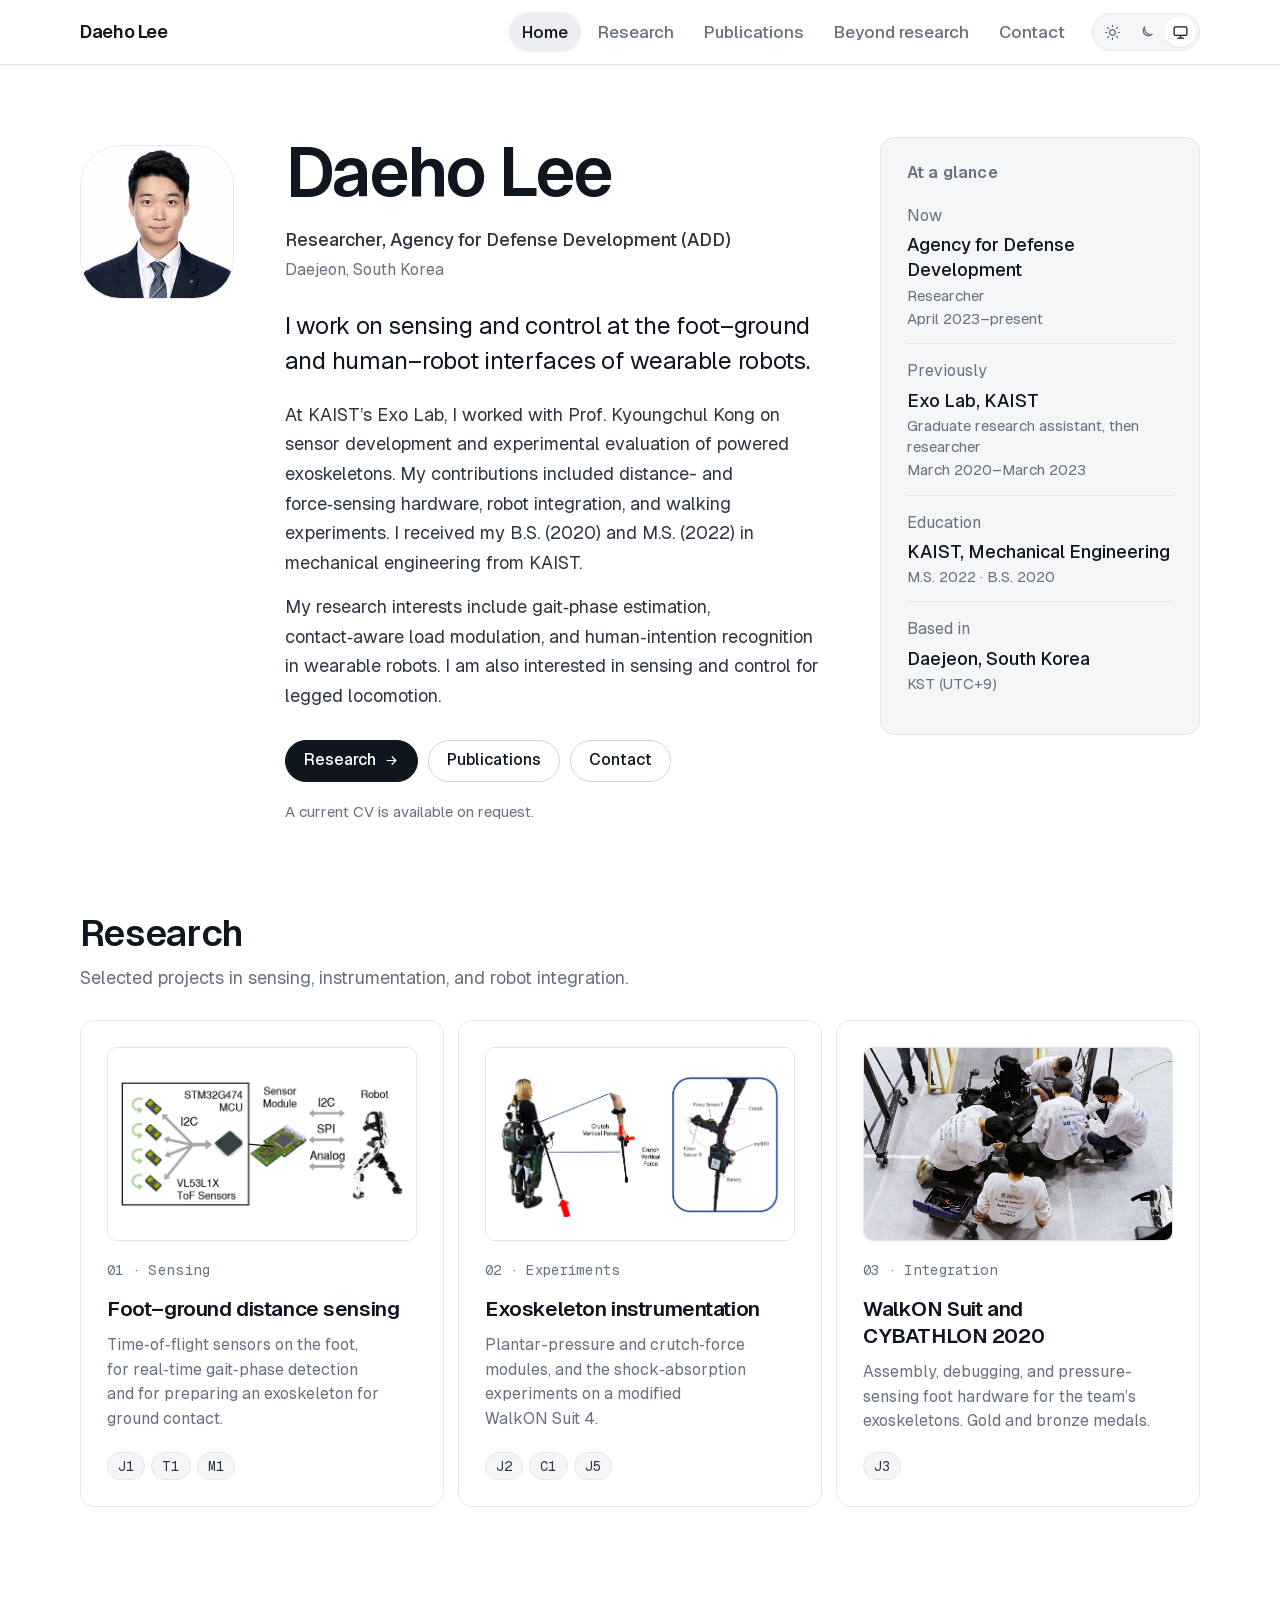
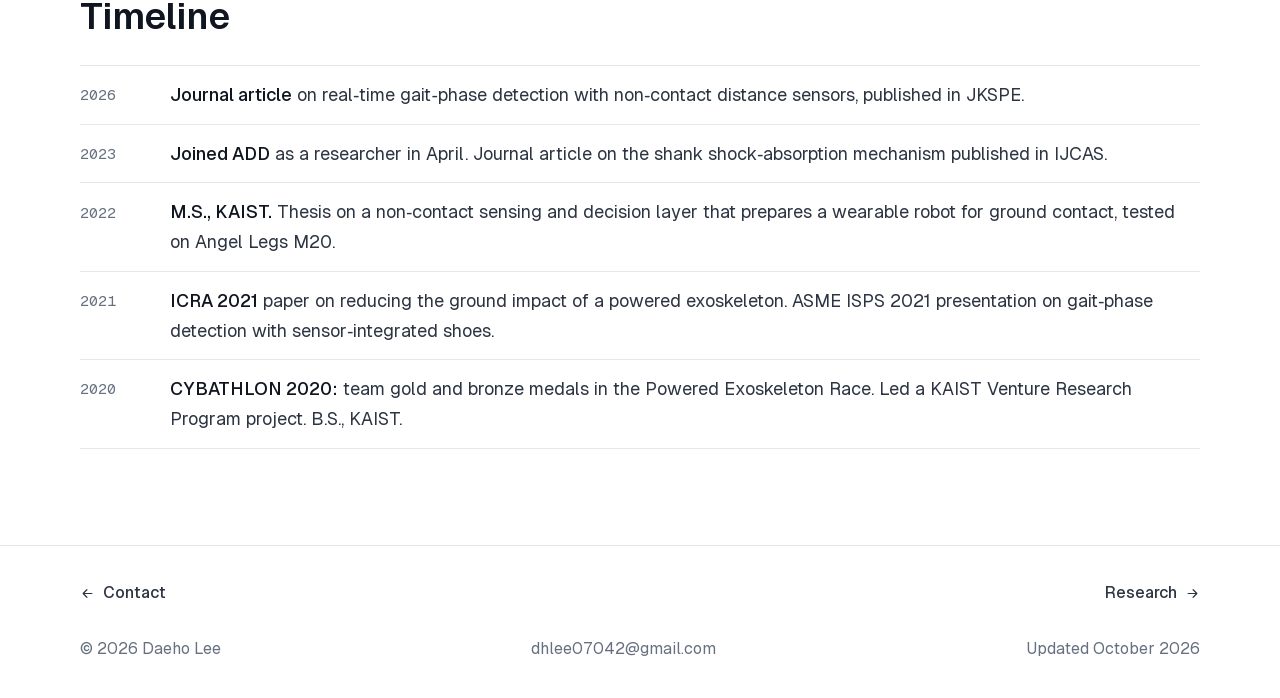
==== index.html @ 6801eacc "Use the ISPS 2021 figures for project 01, restore the GRF plot with its condition mapping, keep sour" ====
<!doctype html>
<html lang="en">
<head>
<meta charset="utf-8">
<meta name="viewport" content="width=device-width,initial-scale=1,viewport-fit=cover">
<meta name="referrer" content="strict-origin-when-cross-origin">
<meta name="site-release" content="2026-10-14.7">
<title>Daeho Lee</title>
<meta name="description" content="Daeho Lee — researcher at the Agency for Defense Development; sensing and control at the foot⁠–⁠ground and human⁠–⁠robot interfaces of wearable robots, from KAIST’s Exo Lab.">
<link rel="canonical" href="https://daeholee.me/">
<meta property="og:type" content="website">
<meta property="og:site_name" content="Daeho Lee">
<meta property="og:title" content="Daeho Lee">
<meta property="og:description" content="Daeho Lee — researcher at the Agency for Defense Development; sensing and control at the foot⁠–⁠ground and human⁠–⁠robot interfaces of wearable robots, from KAIST’s Exo Lab.">
<meta property="og:url" content="https://daeholee.me/">
<meta property="og:image" content="https://daeholee.me/assets/img/og.png">
<meta property="og:image:width" content="1200">
<meta property="og:image:height" content="630">
<meta name="twitter:card" content="summary_large_image">
<meta name="theme-color" content="#ffffff" media="(prefers-color-scheme: light)">
<meta name="theme-color" content="#0d1117" media="(prefers-color-scheme: dark)">
<link rel="icon" href="data:image/svg+xml,%3Csvg xmlns='http://www.w3.org/2000/svg' viewBox='0 0 64 64'%3E%3Crect width='64' height='64' rx='14' fill='%23101620'/%3E%3Ctext x='32' y='44' text-anchor='middle' font-family='system-ui,sans-serif' font-size='34' font-weight='600' fill='%23fff'%3ED%3C/text%3E%3C/svg%3E">
<link rel="preload" href="assets/fonts/Geist-Variable.woff2" as="font" type="font/woff2" crossorigin>
<script id="theme-bootstrap">
(function(){
  'use strict';
  var root=document.documentElement,pref='system';
  try{var s=localStorage.getItem('dhl-portfolio-theme-v1');if(s==='light'||s==='dark'||s==='system')pref=s;}catch(e){}
  root.setAttribute('data-theme-preference',pref);
  if(pref==='system')root.removeAttribute('data-theme');else root.setAttribute('data-theme',pref);
})();
</script>
<link rel="stylesheet" href="styles.css?v=2026-10-14.7">
<script src="app.js?v=2026-10-14.7" defer></script>
<script type="application/ld+json">
{"@context":"https://schema.org","@type":"Person","name":"Daeho Lee","url":"https://daeholee.me/","image":"https://daeholee.me/assets/img/portrait.webp","jobTitle":"Researcher","worksFor":{"@type":"Organization","name":"Agency for Defense Development"},"alumniOf":{"@type":"CollegeOrUniversity","name":"KAIST"},"email":"mailto:dhlee07042@gmail.com","address":{"@type":"PostalAddress","addressLocality":"Daejeon","addressCountry":"KR"}}
</script>
</head>
<body>
<a class="skip-link" href="#main">Skip to content</a>
<header class="site-header">
  <div class="wrap header-row">
    <a class="brand" href="index.html">Daeho Lee</a>
    <div class="header-controls">
      <nav class="site-nav" id="site-nav" data-open="false" aria-label="Main">
        <a href="index.html" aria-current="page">Home</a>
        <a href="research.html">Research</a>
        <a href="publications.html">Publications</a>
        <a href="personal.html">Beyond research</a>
        <a href="contact.html">Contact</a>
      </nav>
      <div class="theme-control" role="group" aria-label="Appearance">
        <button type="button" data-theme-value="light" aria-pressed="false" aria-label="Light" title="Light"><svg viewBox="0 0 24 24" aria-hidden="true"><circle cx="12" cy="12" r="4"/><path d="M12 2v2M12 20v2M4.9 4.9l1.4 1.4M17.7 17.7l1.4 1.4M2 12h2M20 12h2M4.9 19.1l1.4-1.4M17.7 6.3l1.4-1.4"/></svg></button>
        <button type="button" data-theme-value="dark" aria-pressed="false" aria-label="Dark" title="Dark"><svg viewBox="0 0 24 24" aria-hidden="true"><path d="M20 14.5A8.5 8.5 0 0 1 9.5 4a7 7 0 1 0 10.5 10.5z"/></svg></button>
        <button type="button" data-theme-value="system" aria-pressed="false" aria-label="Match system" title="Match system"><svg viewBox="0 0 24 24" aria-hidden="true"><rect x="3" y="4" width="18" height="12" rx="2"/><path d="M8 20h8M12 16v4"/></svg></button>
      </div>
      <button class="menu-toggle" type="button" aria-controls="site-nav" aria-expanded="false" aria-label="Menu"><svg class="icon-open" viewBox="0 0 24 24" aria-hidden="true"><path d="M4 7h16M4 12h16M4 17h16"/></svg><svg class="icon-close" viewBox="0 0 24 24" aria-hidden="true"><path d="M6 6l12 12M18 6 6 18"/></svg></button>
    </div>
  </div>
</header>
<main class="wrap" id="main" tabindex="-1">
<section class="view">
  <div class="hero">
    <img class="portrait" src="assets/img/portrait.webp" alt="Daeho Lee" width="480" height="480">
    <div class="hero-text">
      <h1>Daeho Lee</h1>
      <p class="role">Researcher, Agency for Defense Development (ADD)<span>Daejeon, South Korea</span></p>
      <p class="lede">I work on sensing and control at the foot⁠–⁠ground and human⁠–⁠robot interfaces of wearable robots.</p>
      <div class="bio prose">
        <p>At KAIST’s Exo Lab, I worked with Prof.&nbsp;Kyoungchul Kong on sensor development and experimental evaluation of powered exoskeletons. My contributions included distance- and force‑sensing hardware, robot integration, and walking experiments. I received my B.S. (2020) and M.S. (2022) in mechanical engineering from KAIST.</p>
        <p>My research interests include gait‑phase estimation, contact‑aware load modulation, and human‑intention recognition in wearable robots. I am also interested in sensing and control for legged locomotion.</p>
      </div>
      <div class="actions">
        <a class="btn primary" href="research.html">Research <svg viewBox="0 0 24 24" aria-hidden="true"><path d="M5 12h14M13 6l6 6-6 6"/></svg></a>
        <a class="btn" href="publications.html">Publications</a>
        <a class="btn" href="contact.html">Contact</a>
      </div>
      <p class="cv-note">A current CV is available on request.</p>
    </div>
    <aside class="facts" aria-labelledby="facts-title">
      <h2 id="facts-title">At a glance</h2>
      <dl>
        <div><dt>Now</dt><dd>Agency for Defense Development<span>Researcher</span><span>April 2023–present</span></dd></div>
        <div><dt>Previously</dt><dd>Exo Lab, KAIST<span>Graduate research assistant, then researcher</span><span>March 2020–March 2023</span></dd></div>
        <div><dt>Education</dt><dd>KAIST, Mechanical Engineering<span>M.S. 2022 · B.S. 2020</span></dd></div>
        <div><dt>Based in</dt><dd>Daejeon, South Korea<span>KST (UTC+9)</span></dd></div>
      </dl>
    </aside>
  </div>

  <section class="section" aria-labelledby="research-title">
    <div class="section-head">
      <h2 id="research-title">Research</h2>
      <p>Selected projects in sensing, instrumentation, and robot integration.</p>
    </div>
    <div class="cards">
      <a class="card" href="research.html#gait-phase">
        <span class="thumb fit"><img src="assets/img/tof-module.webp" alt="" loading="lazy" width="1200" height="541"></span>
        <span class="kicker">01 · Sensing</span>
        <h3>Foot⁠–⁠ground distance sensing</h3>
        <p>Time‑of‑flight sensors on the foot, for real‑time gait‑phase detection and for preparing an exoskeleton for ground contact.</p>
        <span class="chips"><span class="chip">J1</span><span class="chip">T1</span><span class="chip">M1</span></span>
      </a>
      <a class="card" href="research.html#force-sensing">
        <span class="thumb fit"><img src="assets/img/fsr-crutch.webp" alt="" loading="lazy" width="1194" height="605"></span>
        <span class="kicker">02 · Experiments</span>
        <h3>Exoskeleton instrumentation</h3>
        <p>Plantar-pressure and crutch‑force modules, and the shock‑absorption experiments on a modified WalkON Suit&nbsp;4.</p>
        <span class="chips"><span class="chip">J2</span><span class="chip">C1</span><span class="chip">J5</span></span>
      </a>
      <a class="card" href="research.html#cybathlon">
        <span class="thumb"><img src="assets/img/cybathlon-pit.webp" alt="" loading="lazy" width="1200" height="803"></span>
        <span class="kicker">03 · Integration</span>
        <h3>WalkON Suit and CYBATHLON 2020</h3>
        <p>Assembly, debugging, and pressure-sensing foot hardware for the team’s exoskeletons. Gold and bronze medals.</p>
        <span class="chips"><span class="chip">J3</span></span>
      </a>
    </div>
  </section>

  <section class="section" id="timeline" aria-labelledby="timeline-title">
    <div class="section-head"><h2 id="timeline-title">Timeline</h2></div>
    <ol class="timeline">
      <li><span class="year">2026</span><span class="what"><strong>Journal article</strong> on real‑time gait‑phase detection with non‑contact distance sensors, published in JKSPE.</span></li>
      <li><span class="year">2023</span><span class="what"><strong>Joined ADD</strong> as a researcher in April. Journal article on the shank shock‑absorption mechanism published in IJCAS.</span></li>
      <li><span class="year">2022</span><span class="what"><strong>M.S., KAIST.</strong> Thesis on a non‑contact sensing and decision layer that prepares a wearable robot for ground contact, tested on Angel Legs&nbsp;M20.</span></li>
      <li><span class="year">2021</span><span class="what"><strong>ICRA 2021</strong> paper on reducing the ground impact of a powered exoskeleton. ASME ISPS 2021 presentation on gait‑phase detection with sensor‑integrated shoes.</span></li>
      <li><span class="year">2020</span><span class="what"><strong>CYBATHLON 2020:</strong> team gold and bronze medals in the Powered Exoskeleton Race. Led a KAIST Venture Research Program project. B.S., KAIST.</span></li>
    </ol>
  </section>
</section>
</main>
<footer class="site-footer">
  <div class="wrap">
    <nav class="pager" aria-label="Previous and next page">
      <a href="contact.html"><svg viewBox="0 0 24 24" aria-hidden="true"><path d="M19 12H5M11 6l-6 6 6 6"/></svg>Contact</a>
      <a href="research.html">Research<svg viewBox="0 0 24 24" aria-hidden="true"><path d="M5 12h14M13 6l6 6-6 6"/></svg></a>
    </nav>
    <div class="footer-bottom">
      <span>© 2026 Daeho Lee</span>
      <span>dhlee07042@gmail.com</span>
      <span>Updated October 2026</span>
    </div>
  </div>
</footer>
<div class="lightbox" id="lightbox" role="dialog" aria-modal="true" aria-label="Image" hidden>
  <button class="lb-close" type="button" aria-label="Close"><svg viewBox="0 0 24 24" aria-hidden="true"><path d="M6 6l12 12M18 6 6 18"/></svg></button>
  <figure><img alt=""><figcaption></figcaption></figure>
</div>
</body>
</html>
---- styles.css ----
/* daeholee.me — site styles. Release 2026-10-14.6 */

@font-face{font-family:"Geist";src:url("assets/fonts/Geist-Variable.woff2") format("woff2");font-weight:100 900;font-style:normal;font-display:swap}
@font-face{font-family:"Geist Mono";src:url("assets/fonts/GeistMono-Variable.woff2") format("woff2");font-weight:100 900;font-style:normal;font-display:swap}

/* ---------- Tokens ---------- */
:root{
  color-scheme:light;
  --bg:#ffffff;
  --bg-2:#f5f6f8;
  --bg-3:#eceef2;
  --ink:#101620;
  --ink-2:#2d3542;
  --muted:#667080;
  --line:#e4e7ec;
  --line-2:#cfd4dc;
  --accent:#1f56d6;
  --accent-ink:#ffffff;
  --accent-soft:#e9f0ff;
  --shadow:0 1px 2px rgba(16,22,32,.04),0 8px 24px rgba(16,22,32,.06);
  --font:"Geist",ui-sans-serif,system-ui,-apple-system,"Segoe UI",Roboto,"Helvetica Neue",Arial,sans-serif;
  --mono:"Geist Mono",ui-monospace,SFMono-Regular,Menlo,Consolas,monospace;
  --gutter:clamp(18px,4vw,48px);
  --measure:1120px;
  --r:14px;
  --r-s:9px;
  --h1:clamp(2.45rem,1.6rem + 3.4vw,4.4rem);
  --h2:clamp(1.65rem,1.3rem + 1.4vw,2.3rem);
  --h3:clamp(1.2rem,1.1rem + 0.45vw,1.45rem);
  --lede:clamp(1.2rem,1.08rem + 0.6vw,1.5rem);
  --body:clamp(1.0625rem,1rem + 0.3vw,1.125rem);
  --label:1rem;
  --small:0.95rem;
  --header-h:64px;
}
@media (prefers-color-scheme:dark){
  :root:not([data-theme=light]){
    color-scheme:dark;
    --bg:#0d1117;--bg-2:#141a22;--bg-3:#1b232d;
    --ink:#e8ecf1;--ink-2:#c3c9d2;--muted:#8f9aa8;
    --line:#222b36;--line-2:#303b48;
    --accent:#7ea6ff;--accent-ink:#0b1424;--accent-soft:#16233a;
    --shadow:0 1px 2px rgba(0,0,0,.3),0 8px 24px rgba(0,0,0,.35);
  }
}
:root[data-theme=dark]{
  color-scheme:dark;
  --bg:#0d1117;--bg-2:#141a22;--bg-3:#1b232d;
  --ink:#e8ecf1;--ink-2:#c3c9d2;--muted:#8f9aa8;
  --line:#222b36;--line-2:#303b48;
  --accent:#7ea6ff;--accent-ink:#0b1424;--accent-soft:#16233a;
  --shadow:0 1px 2px rgba(0,0,0,.3),0 8px 24px rgba(0,0,0,.35);
}

/* ---------- Base ---------- */
*,*::before,*::after{box-sizing:border-box}
html{scroll-padding-top:calc(var(--header-h) + 16px);-webkit-text-size-adjust:100%}
body{
  margin:0;background:var(--bg);color:var(--ink);
  font-family:var(--font);font-size:var(--body);line-height:1.65;
  -webkit-font-smoothing:antialiased;text-rendering:optimizeLegibility;
  font-feature-settings:"ss01","cv11";
}
button,select,input{font:inherit;color:inherit}
button{cursor:pointer}
img,svg,video{max-width:100%;height:auto}
img{display:block}
[hidden]{display:none!important}
h1,h2,h3,h4,p,figure,dl,dd{margin:0}
h1,h2,h3,h4{font-weight:600;line-height:1.15;letter-spacing:-.02em;text-wrap:balance}
h1{font-size:var(--h1);letter-spacing:-.035em;line-height:1.02}
h2{font-size:var(--h2)}
h3{font-size:var(--h3);line-height:1.3}
p{text-wrap:pretty}
p+p{margin-top:.9em}
ul,ol{margin:0;padding-left:1.25em}
li+li{margin-top:.35em}
strong{font-weight:600}
em{font-style:italic}
:focus-visible{outline:2px solid var(--accent);outline-offset:3px;border-radius:4px}
::selection{background:var(--accent-soft);color:var(--ink)}

/* Links: quiet by default. Running-text links get a hairline underline in the
   muted color; the color only changes on hover. External links show a small
   arrow glyph via .ext, never an underline+blue+arrow stack. */
a{color:inherit;text-decoration:none}
.prose a,.inline-link{
  color:var(--ink);text-decoration:underline;text-decoration-color:var(--line-2);
  text-decoration-thickness:1px;text-underline-offset:.22em;
  transition:text-decoration-color .15s,color .15s;
}
.prose a:hover,.inline-link:hover{color:var(--accent);text-decoration-color:var(--accent)}
.ext::after{
  content:"";display:inline-block;width:.62em;height:.62em;margin-left:.3em;vertical-align:0;
  background:currentColor;
  -webkit-mask:url("data:image/svg+xml,%3Csvg xmlns='http://www.w3.org/2000/svg' viewBox='0 0 16 16'%3E%3Cpath d='M4 2.5h9.5V12M13.5 2.5 3 13' fill='none' stroke='%23000' stroke-width='1.8' stroke-linecap='round' stroke-linejoin='round'/%3E%3C/svg%3E") center/contain no-repeat;
  mask:url("data:image/svg+xml,%3Csvg xmlns='http://www.w3.org/2000/svg' viewBox='0 0 16 16'%3E%3Cpath d='M4 2.5h9.5V12M13.5 2.5 3 13' fill='none' stroke='%23000' stroke-width='1.8' stroke-linecap='round' stroke-linejoin='round'/%3E%3C/svg%3E") center/contain no-repeat;
  opacity:.55;
}
a:hover .ext::after,.ext:hover::after{opacity:1}

.wrap{width:min(var(--measure),calc(100% - 2*var(--gutter)));margin-inline:auto}
.prose{max-width:66ch}
.muted{color:var(--muted)}
.small{font-size:var(--small)}
.mono{font-family:var(--mono);font-variant-numeric:tabular-nums}
.nowrap{white-space:nowrap}
.eyebrow{
  font-size:var(--label);font-weight:600;letter-spacing:.01em;color:var(--accent);
  margin-bottom:.7rem;line-height:1.4;
}
.lede{font-size:var(--lede);line-height:1.45;letter-spacing:-.012em;color:var(--ink);max-width:36ch}
.sr-only{position:absolute!important;width:1px;height:1px;margin:-1px;padding:0;overflow:hidden;clip:rect(0,0,0,0);white-space:nowrap;border:0}
.skip-link{position:fixed;left:16px;top:-100px;z-index:100;background:var(--bg);color:var(--ink);padding:10px 16px;border:1px solid var(--line);border-radius:var(--r-s)}
.skip-link:focus{top:12px}

/* ---------- Header ---------- */
.site-header{
  position:sticky;top:0;z-index:20;
  background:color-mix(in srgb,var(--bg) 84%,transparent);
  -webkit-backdrop-filter:saturate(1.6) blur(14px);backdrop-filter:saturate(1.6) blur(14px);
  border-bottom:1px solid var(--line);
}
@supports not (color-mix(in srgb,#fff 50%,transparent)){.site-header{background:var(--bg)}}
.header-row{min-height:var(--header-h);display:flex;align-items:center;justify-content:space-between;gap:16px}
.brand{font-weight:600;font-size:1.125rem;letter-spacing:-.02em;color:var(--ink);white-space:nowrap;padding:8px 0}
.header-controls{display:flex;align-items:center;gap:14px;min-width:0}
.site-nav{display:flex;align-items:center;gap:4px}
.site-nav a{
  display:inline-flex;align-items:center;min-height:40px;padding:0 13px;border-radius:999px;
  color:var(--muted);font-size:1.0625rem;font-weight:500;white-space:nowrap;
  transition:color .15s,background-color .15s;
}
.site-nav a:hover{color:var(--ink);background:var(--bg-2)}
.site-nav a[aria-current=page]{color:var(--ink);background:var(--bg-3)}

/* Theme: a three-way segmented control, icons only. */
.theme-control{display:none}
.js .theme-control{display:inline-flex}
.theme-control{align-items:center;gap:2px;padding:3px;border:1px solid var(--line);border-radius:999px;background:var(--bg-2)}
.theme-control button{
  width:32px;height:30px;display:inline-grid;place-items:center;border:0;border-radius:999px;
  background:transparent;color:var(--muted);transition:background-color .15s,color .15s;
}
.theme-control button:hover{color:var(--ink)}
.theme-control button[aria-pressed=true]{background:var(--bg);color:var(--ink);box-shadow:0 1px 2px rgba(0,0,0,.08)}
.theme-control svg{width:17px;height:17px;stroke:currentColor;fill:none;stroke-width:1.75;stroke-linecap:round;stroke-linejoin:round}

.menu-toggle{
  display:none;width:40px;height:40px;place-items:center;border:1px solid var(--line);
  border-radius:999px;background:transparent;color:var(--ink);
}
.menu-toggle svg{width:18px;height:18px;stroke:currentColor;fill:none;stroke-width:1.9;stroke-linecap:round}
.menu-toggle .icon-close{display:none}
.menu-toggle[aria-expanded=true] .icon-open{display:none}
.menu-toggle[aria-expanded=true] .icon-close{display:block}

/* ---------- Layout ---------- */
main{min-height:60vh}
.view{padding:clamp(36px,6vw,72px) 0 clamp(56px,8vw,96px)}
.section{margin-top:clamp(44px,7vw,88px)}
.section-head{margin-bottom:clamp(18px,3vw,28px)}
.section-head p{color:var(--muted);max-width:62ch;margin-top:.5rem}

/* ---------- Home ---------- */
.hero{display:grid;grid-template-columns:auto minmax(0,1fr) minmax(260px,320px);gap:clamp(24px,4vw,56px);align-items:start}
.portrait{width:clamp(120px,12vw,156px);height:auto;aspect-ratio:1;border-radius:26%;object-fit:cover;border:1px solid var(--line);background:var(--bg-2);margin-top:.5rem}
.hero-text{min-width:0}
.hero .role{margin-top:1.1rem;font-size:1.125rem;font-weight:500;color:var(--ink-2)}
.hero .role span{display:block;font-weight:400;color:var(--muted);font-size:var(--label);margin-top:.15rem}
.hero .lede{margin-top:1.6rem;max-width:42ch}
.hero .bio{margin-top:1.3rem;max-width:60ch;color:var(--ink-2)}
.hero .bio p+p{margin-top:.8em}
.actions{display:flex;flex-wrap:wrap;gap:10px;margin-top:1.8rem}
.btn{
  display:inline-flex;align-items:center;gap:8px;min-height:42px;padding:0 18px;border-radius:999px;
  border:1px solid var(--line-2);background:var(--bg);color:var(--ink);font-weight:500;font-size:var(--label);
  transition:border-color .15s,background-color .15s,color .15s,transform .15s;
}
.btn:hover{border-color:var(--ink);background:var(--bg-2)}
.btn.primary{background:var(--ink);color:var(--bg);border-color:var(--ink)}
.btn.primary:hover{background:var(--ink-2);border-color:var(--ink-2)}
.btn svg{width:15px;height:15px;stroke:currentColor;fill:none;stroke-width:1.9;stroke-linecap:round;stroke-linejoin:round}
.btn.small{min-height:36px;padding:0 14px;font-size:var(--small)}
.hero .cv-note{margin-top:1.1rem;color:var(--muted);font-size:var(--small)}

.facts{border:1px solid var(--line);border-radius:var(--r);background:var(--bg-2);padding:clamp(18px,2.4vw,26px)}
.facts h2{font-size:var(--label);font-weight:600;color:var(--muted);letter-spacing:.01em;margin-bottom:.4rem}
.facts dl>div{padding:14px 0;border-top:1px solid var(--line)}
.facts dl>div:first-of-type{border-top:0}
.facts dt{font-size:var(--label);color:var(--muted)}
.facts dd{margin-top:3px;font-weight:500;line-height:1.4}
.facts dd>span{display:block;font-weight:400;color:var(--muted);font-size:var(--small);margin-top:2px}

.cards{display:grid;grid-template-columns:repeat(3,minmax(0,1fr));gap:14px}
.card{
  display:flex;flex-direction:column;min-width:0;padding:clamp(20px,2.4vw,26px);
  border:1px solid var(--line);border-radius:var(--r);background:var(--bg);
  color:var(--ink);transition:border-color .15s,transform .15s,box-shadow .15s;
}
.card:hover{border-color:var(--line-2);box-shadow:var(--shadow);transform:translateY(-1px)}
.card .thumb{display:block;aspect-ratio:16/10;border-radius:var(--r-s);overflow:hidden;border:1px solid var(--line);background:var(--bg-2);margin-bottom:1.1rem}
.card .thumb img{width:100%;height:100%;object-fit:cover;transition:transform .35s ease}
.card:hover .thumb img{transform:scale(1.03)}
.card .thumb.fit{background:#fff}
.card .thumb.fit img{object-fit:contain;padding:10px}
.card .kicker{font-family:var(--mono);font-size:.875rem;letter-spacing:.02em;color:var(--muted);margin-bottom:.9rem}
.card h3{font-size:1.3rem}
.card p{margin-top:.6rem;color:var(--muted);font-size:var(--label);line-height:1.55}
.card .chips{margin-top:auto;padding-top:1.1rem}
.chips{display:flex;flex-wrap:wrap;gap:6px}
.chip{
  display:inline-flex;align-items:center;min-height:28px;padding:0 10px;border-radius:999px;
  border:1px solid var(--line);background:var(--bg-2);color:var(--ink-2);
  font-family:var(--mono);font-size:.85rem;letter-spacing:.01em;white-space:nowrap;
}
.chip.accent{border-color:transparent;background:var(--accent-soft);color:var(--accent)}
a.chip:hover{border-color:var(--line-2);color:var(--ink)}

.timeline{list-style:none;padding:0;margin:0;border-top:1px solid var(--line)}
.timeline li{display:grid;grid-template-columns:72px minmax(0,1fr);gap:18px;padding:14px 0;border-bottom:1px solid var(--line);margin:0}
.timeline .year{font-family:var(--mono);font-size:.95rem;color:var(--muted);padding-top:.15em;font-variant-numeric:tabular-nums}
.timeline .what{color:var(--ink-2)}
.timeline .what strong{color:var(--ink);font-weight:500}

/* ---------- Page heads ---------- */
.page-head{display:grid;grid-template-columns:minmax(0,1fr);gap:28px;align-items:end;padding-bottom:clamp(24px,4vw,40px);border-bottom:1px solid var(--line)}
.page-head .lede{margin-top:1rem;max-width:48ch}
.page-head .intro{margin-top:1rem;color:var(--ink-2);max-width:60ch}

.section-nav{display:flex;flex-wrap:wrap;gap:8px;padding:clamp(16px,2.5vw,24px) 0 0}
.section-nav a{
  display:inline-flex;align-items:center;min-height:36px;padding:0 13px;border-radius:999px;
  border:1px solid var(--line);background:var(--bg);color:var(--ink-2);font-size:var(--small);font-weight:500;
  transition:border-color .15s,background-color .15s;
}
.section-nav a:hover{border-color:var(--line-2);background:var(--bg-2);color:var(--ink)}

/* ---------- Research ---------- */
.project{padding-top:clamp(32px,5vw,56px);margin-top:clamp(28px,4vw,48px);border-top:1px solid var(--line);scroll-margin-top:calc(var(--header-h) + 16px)}
.project:first-of-type{border-top:0;margin-top:0}
.project>header{max-width:70ch}
.project .index{font-family:var(--mono);font-size:.95rem;color:var(--muted);margin-bottom:.8rem}
.project .summary{margin-top:.9rem;color:var(--ink-2);font-size:1.0625rem}
.project .chips{margin-top:1rem}
.part{margin-top:clamp(22px,3vw,32px);scroll-margin-top:calc(var(--header-h) + 16px)}
.part h3{margin-bottom:.4rem}
.cols{display:grid;grid-template-columns:repeat(2,minmax(0,1fr));gap:20px clamp(24px,4vw,56px);margin-top:1rem}
.cols>div{min-width:0}
.cols h4{font-size:var(--label);font-weight:600;color:var(--muted);letter-spacing:.01em;margin-bottom:.4rem}
.cols p{color:var(--ink-2)}
.cols strong{color:var(--ink)}
.aside-note{margin-top:1.1rem;max-width:66ch;color:var(--muted)}
.media{display:grid;grid-template-columns:repeat(auto-fill,minmax(min(100%,300px),1fr));gap:16px;margin-top:clamp(20px,3vw,28px)}
.media.single{grid-template-columns:minmax(0,560px)}
.media.three{grid-template-columns:repeat(3,minmax(0,1fr))}
.media .yt{height:auto}
figure.fig a{display:block}
figure.fig img:hover{border-color:var(--line-2)}
figure.fig{min-width:0}
figure.fig img{width:100%;height:auto;aspect-ratio:4/3;object-fit:contain;padding:6px;border-radius:var(--r-s);border:1px solid var(--line);background:#fff;transition:border-color .15s}
figure.fig.cover img{object-fit:cover;padding:0;background:var(--bg-2)}
figure.fig.cover img[src*="nerdlab-demo"]{object-position:50% 20%}
.media.wide figure.fig img{aspect-ratio:16/9}
figure.fig .clip{aspect-ratio:4/3;overflow:hidden;border-radius:var(--r-s);border:1px solid var(--line);background:var(--bg-2)}
figure.fig .clip video{display:block;width:100%;height:100%;object-fit:cover;object-position:50% 20%}
figure.fig figcaption{margin-top:8px;font-size:var(--small);color:var(--muted)}

/* Click-to-play video (thumbnail from the video host; the player loads on demand). */
.yt{position:relative;aspect-ratio:16/9;width:100%;border-radius:var(--r-s);overflow:hidden;background:var(--bg-3);border:1px solid var(--line)}
.yt>a{position:absolute;inset:0;display:block;color:#fff}
.yt img{width:100%;height:100%;object-fit:cover;transition:transform .35s ease,filter .35s ease}
.yt:hover img{transform:scale(1.03)}
.yt .play{
  position:absolute;left:50%;top:50%;width:60px;height:60px;transform:translate(-50%,-50%);
  display:grid;place-items:center;border-radius:999px;background:rgba(16,22,32,.78);color:#fff;
  -webkit-backdrop-filter:blur(6px);backdrop-filter:blur(6px);transition:background-color .15s,transform .15s;
}
.yt:hover .play{background:rgba(16,22,32,.92);transform:translate(-50%,-50%) scale(1.05)}
.yt .play svg{width:22px;height:22px;fill:currentColor;margin-left:3px}
.yt iframe{position:absolute;inset:0;width:100%;height:100%;border:0}
.yt-caption{margin-top:9px;font-size:var(--small);color:var(--muted)}
.yt-caption strong{color:var(--ink);font-weight:500}

/* ---------- Publications ---------- */
.pub-group{margin-top:clamp(28px,4vw,44px)}
.pub-group>h2{font-size:1.15rem;color:var(--muted);font-weight:600;padding-bottom:12px;border-bottom:1px solid var(--line)}
.pub-list{list-style:none;margin:0;padding:0}
.pub{display:grid;grid-template-columns:56px minmax(0,1fr);gap:18px;padding:20px 0;border-bottom:1px solid var(--line);scroll-margin-top:calc(var(--header-h) + 16px);margin:0}
.pub .id{font-family:var(--mono);font-size:.95rem;color:var(--muted);padding-top:.35em}
.pub .id small{display:block;font-size:.85rem;color:var(--muted);opacity:.8}
.pub h3{font-size:1.2rem;line-height:1.35;letter-spacing:-.01em;text-wrap:pretty}
.pub h3 a{color:var(--ink);transition:color .15s}
.pub h3 a:hover{color:var(--accent)}
.pub .authors{margin-top:.45rem;color:var(--muted);font-size:var(--label)}
.pub .authors strong{color:var(--ink);font-weight:500}
.pub .venue{margin-top:.25rem;font-size:var(--label);color:var(--ink-2)}
.pub .links{display:flex;flex-wrap:wrap;gap:6px;margin-top:.7rem}

/* ---------- Personal ---------- */
.videos{display:grid;grid-template-columns:repeat(auto-fill,minmax(min(100%,230px),1fr));gap:16px;margin-top:clamp(18px,3vw,26px)}
.videos>figure{min-width:0}

.gallery{display:grid;grid-template-columns:repeat(3,minmax(0,1fr));gap:12px;margin-top:clamp(18px,3vw,26px)}
.gallery a{display:block;min-width:0;border-radius:var(--r-s);overflow:hidden;border:1px solid var(--line);background:var(--bg-2)}
.gallery img{width:100%;height:100%;aspect-ratio:1;object-fit:cover;transition:transform .35s ease}
.gallery a:hover img{transform:scale(1.03)}

.project h3.sub{margin-top:clamp(22px,3vw,32px);font-size:1.1rem;color:var(--muted);font-weight:600}
.project h3.sub+.gallery,.project h3.sub+.part{margin-top:.7rem}

/* ---------- Contact ---------- */
.contact{display:grid;grid-template-columns:minmax(0,1.15fr) minmax(0,1fr);gap:clamp(20px,4vw,48px);margin-top:clamp(24px,4vw,40px)}
.contact-card{border:1px solid var(--line);border-radius:var(--r);background:var(--bg-2);padding:clamp(22px,3vw,32px)}
.contact-card .label{font-size:var(--label);color:var(--muted);font-weight:500}
.contact-card .email{margin-top:.5rem;font-size:clamp(1.15rem,1rem + 0.9vw,1.5rem);font-weight:500;letter-spacing:-.01em;word-break:normal;overflow-wrap:anywhere;user-select:all}
.contact-card .row{display:flex;flex-wrap:wrap;gap:8px;margin-top:1.1rem;align-items:center}
.contact-card .status{font-size:var(--small);color:var(--muted);min-height:1.2em}
.contact-card .where{margin-top:1.4rem;color:var(--ink-2);font-size:var(--label)}
.contact-card .where span{display:block;color:var(--muted);font-size:var(--small)}
.links-list{list-style:none;margin:0;padding:0;border-top:1px solid var(--line)}
.links-list li{margin:0}
.links-list a{display:flex;align-items:center;justify-content:space-between;gap:12px;min-height:50px;padding:10px 0;border-bottom:1px solid var(--line);color:var(--ink);font-weight:500;transition:color .15s}
.links-list a:hover{color:var(--accent)}
.links-list svg{width:16px;height:16px;stroke:currentColor;fill:none;stroke-width:1.9;stroke-linecap:round;stroke-linejoin:round;flex:none;color:var(--muted)}
.links-list a:hover svg{color:var(--accent)}
.note{margin-top:clamp(28px,4vw,44px);padding-top:20px;border-top:1px solid var(--line);color:var(--muted);font-size:var(--small);max-width:70ch}

/* ---------- Lightbox ---------- */
.lightbox{position:fixed;inset:0;z-index:50;display:grid;place-items:center;padding:calc(16px + env(safe-area-inset-top,0px)) 16px calc(16px + env(safe-area-inset-bottom,0px));background:rgba(8,11,16,.86);-webkit-backdrop-filter:blur(6px);backdrop-filter:blur(6px);cursor:zoom-out}
.lightbox figure{margin:0;max-width:min(1200px,100%);max-height:100%;display:flex;flex-direction:column;align-items:center;gap:10px}
.lightbox img{min-height:0;object-fit:contain;flex:1 1 auto;max-width:100%;max-height:calc(100dvh - 160px);width:auto;height:auto;border-radius:var(--r-s);background:#fff;box-shadow:0 20px 60px rgba(0,0,0,.5)}
.lightbox figcaption{color:#e8ecf1;font-size:1rem;text-align:center;max-width:70ch;text-wrap:pretty}
.lb-close{position:absolute;top:calc(14px + env(safe-area-inset-top,0px));right:14px;width:44px;height:44px;display:grid;place-items:center;border:1px solid rgba(255,255,255,.25);border-radius:999px;background:rgba(16,22,32,.7);color:#fff}
.lb-close svg{width:18px;height:18px;stroke:currentColor;fill:none;stroke-width:2;stroke-linecap:round}
body.lb-open{overflow:hidden}
figure.fig a[data-lightbox],.gallery a[data-lightbox]{cursor:zoom-in}

/* ---------- Footer ---------- */
.site-footer{border-top:1px solid var(--line);padding:28px 0 36px;font-size:1rem;color:var(--muted)}
.pager{display:flex;justify-content:space-between;gap:16px;margin-bottom:22px}
.pager a{display:inline-flex;align-items:center;gap:8px;min-height:40px;color:var(--ink-2);font-weight:500;transition:color .15s}
.pager a:hover{color:var(--accent)}
.pager svg{width:15px;height:15px;stroke:currentColor;fill:none;stroke-width:1.9;stroke-linecap:round;stroke-linejoin:round}
.footer-bottom{display:flex;flex-wrap:wrap;justify-content:space-between;gap:8px 24px}
.footer-bottom a:hover{color:var(--ink)}

/* ---------- Responsive ---------- */
@media (max-width:1200px){
  .hero{grid-template-columns:auto minmax(0,1fr);gap:28px}
  .facts{grid-column:1/-1;max-width:none}
  .cards{grid-template-columns:repeat(2,minmax(0,1fr))}
  .cards .card:last-child:nth-child(odd){grid-column:1/-1}
}
@media (max-width:880px){
  .js .menu-toggle{display:grid}
  .js .site-nav{
    position:absolute;left:0;right:0;top:100%;display:none;flex-direction:column;align-items:stretch;gap:2px;
    padding:10px var(--gutter) 14px;background:var(--bg);border-bottom:1px solid var(--line);box-shadow:var(--shadow);
  }
  .js .site-nav[data-open=true]{display:flex}
  .site-nav a{min-height:48px;font-size:1.0625rem;border-radius:var(--r-s);padding:0 12px}
  html:not(.js) .header-row{flex-wrap:wrap}
  html:not(.js) .header-controls{width:100%}
  html:not(.js) .site-nav{flex-wrap:wrap;width:100%;padding-bottom:8px}
  .cols{grid-template-columns:minmax(0,1fr);gap:16px}
  .contact{grid-template-columns:minmax(0,1fr)}
  .media.three{grid-template-columns:repeat(auto-fill,minmax(min(100%,240px),1fr))}
}
@media (max-width:720px){
  .hero{grid-template-columns:minmax(0,1fr);gap:22px}
  .portrait{width:112px;margin-top:0}
  .facts{max-width:none}
  .cards{grid-template-columns:minmax(0,1fr)}
  .cards .card:last-child:nth-child(odd){grid-column:auto}
  .timeline li{grid-template-columns:56px minmax(0,1fr);gap:14px}
  .pub{grid-template-columns:40px minmax(0,1fr);gap:12px}
  .pager{flex-direction:row}
}
@media (max-width:560px){
  .gallery{grid-template-columns:repeat(2,minmax(0,1fr))}
}
@media (max-width:420px){
  :root{--gutter:16px}
  .header-controls{gap:8px}
  .theme-control button{width:30px}
  .hero .lede{max-width:none}
  .footer-bottom{flex-direction:column}
}
@media (min-width:1500px){
  :root{--measure:1180px}
}

/* Preserve scientific panels and reflow without reducing type. */
.media .fig a{min-width:0}
@media (prefers-reduced-motion:reduce){
  *,*::before,*::after{animation:none!important;transition:none!important;scroll-behavior:auto!important}
}
@media print{
  .site-header,.site-footer,.actions,.section-nav,.videos,.yt,.theme-control,.menu-toggle{display:none!important}
  body{font:11pt/1.5 sans-serif;color:#111;background:#fff}
  .wrap{width:100%}
  .view{padding:0}
  .hero,.cols,.cards,.contact,.page-head{display:block}
  .facts,.card,.contact-card{border:0;padding:0;background:none}
  .project,.pub{break-inside:avoid}
  h1{font-size:26pt}h2{font-size:18pt}
}

/* Enlarged-text reflow: preserve the normal one-line header and dates when they fit. */
.header-row{flex-wrap:wrap}
.header-controls{max-width:100%;flex-wrap:wrap}
.site-nav{min-width:0;flex-wrap:wrap}
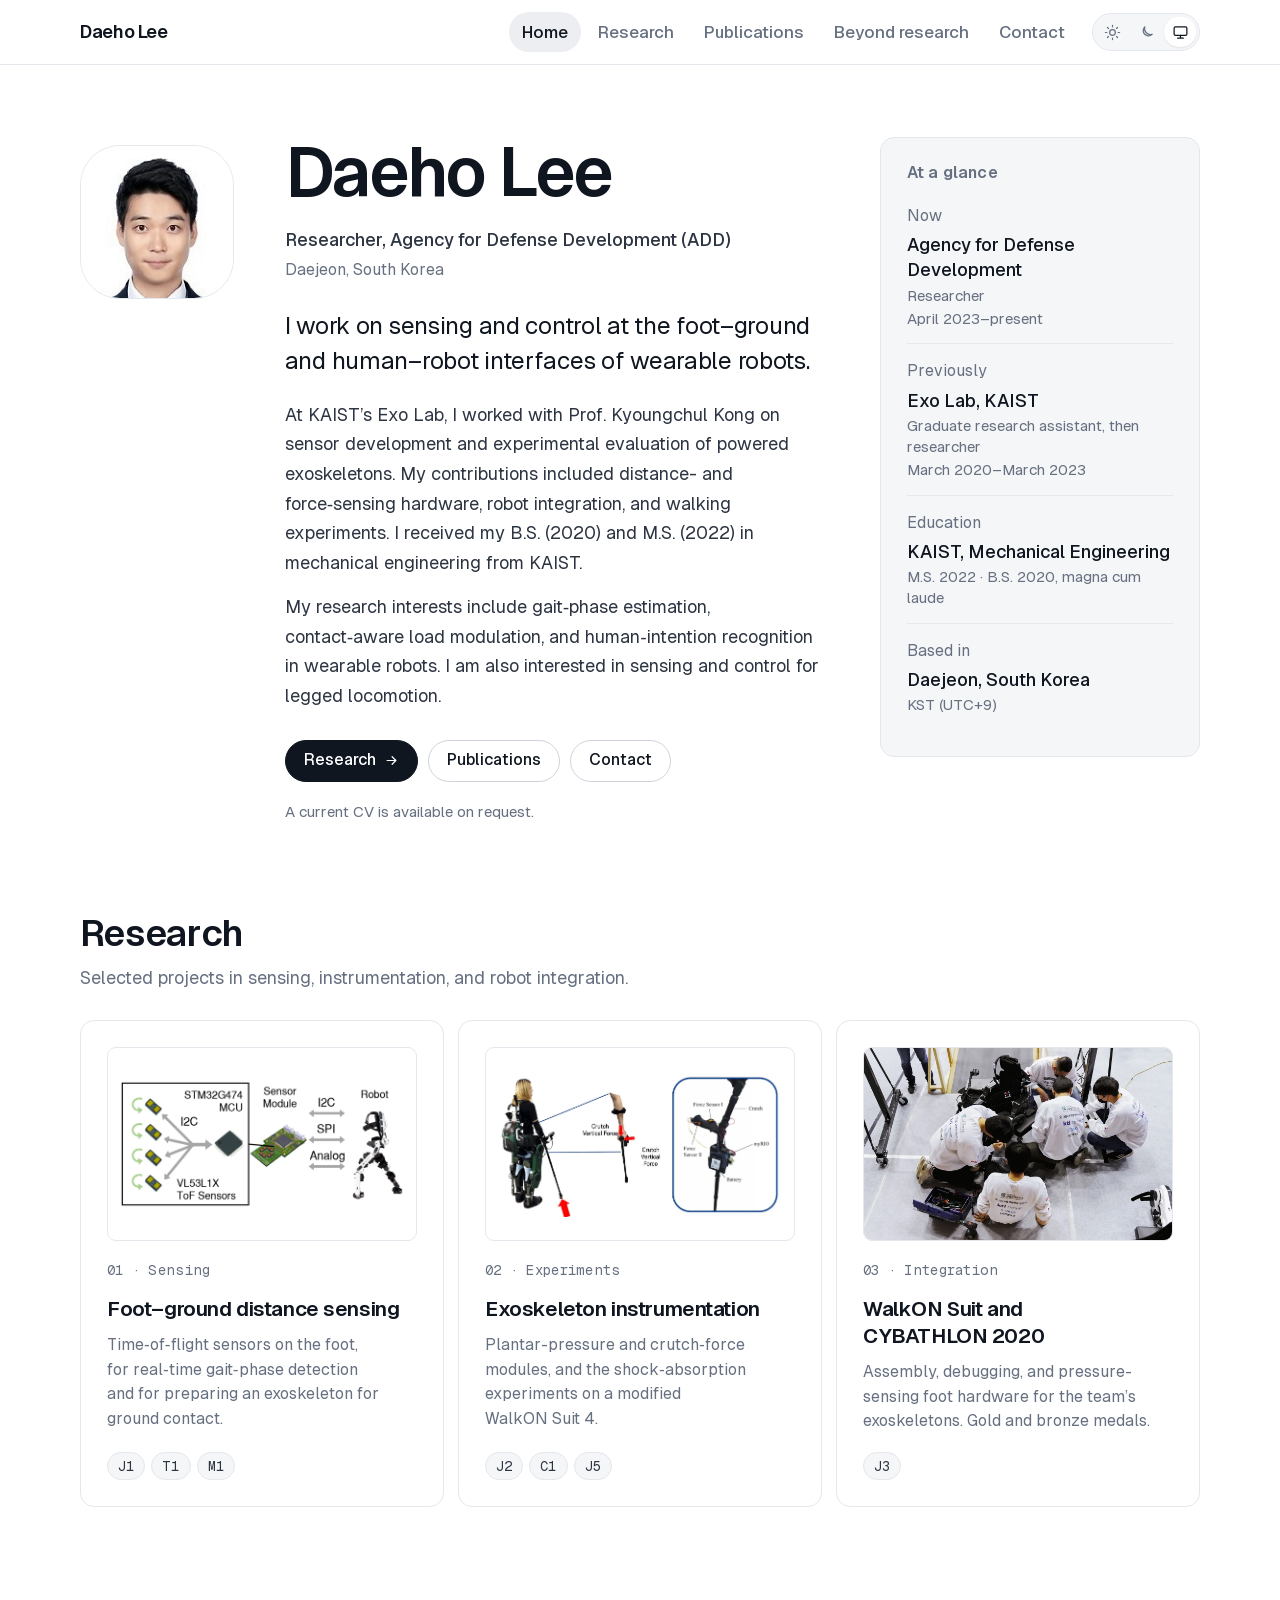
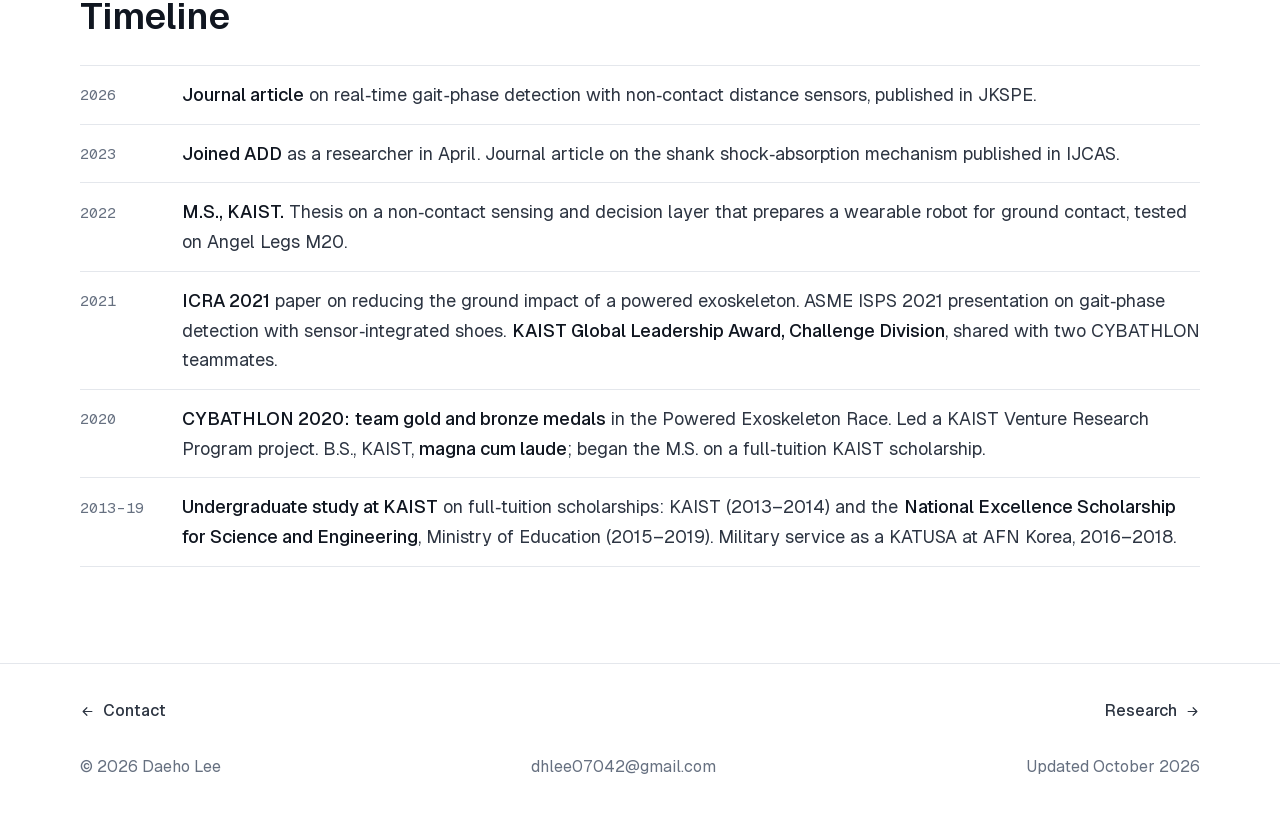
==== commit 4bc3a0b6: "Show the published J1 figures in project 01, add honors to the timeline, sync wording with CV v0.99 " ====
--- a/index.html
+++ b/index.html
@@ -4,7 +4,7 @@
 <meta charset="utf-8">
 <meta name="viewport" content="width=device-width,initial-scale=1,viewport-fit=cover">
 <meta name="referrer" content="strict-origin-when-cross-origin">
-<meta name="site-release" content="2026-10-14.7">
+<meta name="site-release" content="2026-10-15.1">
 <title>Daeho Lee</title>
 <meta name="description" content="Daeho Lee — researcher at the Agency for Defense Development; sensing and control at the foot⁠–⁠ground and human⁠–⁠robot interfaces of wearable robots, from KAIST’s Exo Lab.">
 <link rel="canonical" href="https://daeholee.me/">
@@ -30,8 +30,8 @@
   if(pref==='system')root.removeAttribute('data-theme');else root.setAttribute('data-theme',pref);
 })();
 </script>
-<link rel="stylesheet" href="styles.css?v=2026-10-14.7">
-<script src="app.js?v=2026-10-14.7" defer></script>
+<link rel="stylesheet" href="styles.css?v=2026-10-15.1">
+<script src="app.js?v=2026-10-15.1" defer></script>
 <script type="application/ld+json">
 {"@context":"https://schema.org","@type":"Person","name":"Daeho Lee","url":"https://daeholee.me/","image":"https://daeholee.me/assets/img/portrait.webp","jobTitle":"Researcher","worksFor":{"@type":"Organization","name":"Agency for Defense Development"},"alumniOf":{"@type":"CollegeOrUniversity","name":"KAIST"},"email":"mailto:dhlee07042@gmail.com","address":{"@type":"PostalAddress","addressLocality":"Daejeon","addressCountry":"KR"}}
 </script>
@@ -61,7 +61,7 @@
 <main class="wrap" id="main" tabindex="-1">
 <section class="view">
   <div class="hero">
-    <img class="portrait" src="assets/img/portrait.webp" alt="Daeho Lee" width="480" height="480">
+    <img class="portrait" src="assets/img/portrait.webp" alt="Daeho Lee" width="591" height="591">
     <div class="hero-text">
       <h1>Daeho Lee</h1>
       <p class="role">Researcher, Agency for Defense Development (ADD)<span>Daejeon, South Korea</span></p>
@@ -82,7 +82,7 @@
       <dl>
         <div><dt>Now</dt><dd>Agency for Defense Development<span>Researcher</span><span>April 2023–present</span></dd></div>
         <div><dt>Previously</dt><dd>Exo Lab, KAIST<span>Graduate research assistant, then researcher</span><span>March 2020–March 2023</span></dd></div>
-        <div><dt>Education</dt><dd>KAIST, Mechanical Engineering<span>M.S. 2022 · B.S. 2020</span></dd></div>
+        <div><dt>Education</dt><dd>KAIST, Mechanical Engineering<span>M.S. 2022 · B.S. 2020, magna cum laude</span></dd></div>
         <div><dt>Based in</dt><dd>Daejeon, South Korea<span>KST (UTC+9)</span></dd></div>
       </dl>
     </aside>
@@ -124,8 +124,9 @@
       <li><span class="year">2026</span><span class="what"><strong>Journal article</strong> on real‑time gait‑phase detection with non‑contact distance sensors, published in JKSPE.</span></li>
       <li><span class="year">2023</span><span class="what"><strong>Joined ADD</strong> as a researcher in April. Journal article on the shank shock‑absorption mechanism published in IJCAS.</span></li>
       <li><span class="year">2022</span><span class="what"><strong>M.S., KAIST.</strong> Thesis on a non‑contact sensing and decision layer that prepares a wearable robot for ground contact, tested on Angel Legs&nbsp;M20.</span></li>
-      <li><span class="year">2021</span><span class="what"><strong>ICRA 2021</strong> paper on reducing the ground impact of a powered exoskeleton. ASME ISPS 2021 presentation on gait‑phase detection with sensor‑integrated shoes.</span></li>
-      <li><span class="year">2020</span><span class="what"><strong>CYBATHLON 2020:</strong> team gold and bronze medals in the Powered Exoskeleton Race. Led a KAIST Venture Research Program project. B.S., KAIST.</span></li>
+      <li><span class="year">2021</span><span class="what"><strong>ICRA 2021</strong> paper on reducing the ground impact of a powered exoskeleton. ASME ISPS 2021 presentation on gait‑phase detection with sensor‑integrated shoes. <span class="honor">KAIST Global Leadership Award, Challenge Division</span>, shared with two CYBATHLON teammates.</span></li>
+      <li><span class="year">2020</span><span class="what"><strong>CYBATHLON 2020:</strong> <span class="honor">team gold and bronze medals</span> in the Powered Exoskeleton Race. Led a KAIST Venture Research Program project. B.S., KAIST, <span class="honor">magna cum laude</span>; began the M.S. on a full‑tuition KAIST scholarship.</span></li>
+      <li><span class="year">2013–19</span><span class="what"><strong>Undergraduate study at KAIST</strong> on full‑tuition scholarships: KAIST (2013–2014) and the <span class="honor">National Excellence Scholarship for Science and Engineering</span>, Ministry of Education (2015–2019). Military service as a KATUSA at AFN Korea, 2016–2018.</span></li>
     </ol>
   </section>
 </section>
--- a/styles.css
+++ b/styles.css
@@ -1,4 +1,4 @@
-/* daeholee.me — site styles. Release 2026-10-14.6 */
+/* daeholee.me — site styles. Release 2026-10-14.8 */
 
 @font-face{font-family:"Geist";src:url("assets/fonts/Geist-Variable.woff2") format("woff2");font-weight:100 900;font-style:normal;font-display:swap}
 @font-face{font-family:"Geist Mono";src:url("assets/fonts/GeistMono-Variable.woff2") format("woff2");font-weight:100 900;font-style:normal;font-display:swap}
@@ -411,3 +411,28 @@
 .header-row{flex-wrap:wrap}
 .header-controls{max-width:100%;flex-wrap:wrap}
 .site-nav{min-width:0;flex-wrap:wrap}
+
+/* Review .8: scientific figure readability without content crop or type reduction. */
+.method-note{margin-top:1.1rem;max-width:74ch;color:var(--ink-2)}
+.method-note strong{color:var(--ink);font-weight:500}
+.media.study-figures{grid-template-columns:repeat(2,minmax(0,1fr));gap:24px}
+.study-figures .figure-wide{grid-column:1/-1;width:min(100%,800px);justify-self:center}
+.study-figures figure.fig img{padding:14px;object-fit:contain}
+.study-figures .figure-wide img{aspect-ratio:auto;height:auto}
+@media(max-width:720px){
+ .media.study-figures{grid-template-columns:minmax(0,1fr)}
+ .study-figures .figure-wide{grid-column:auto}
+ .study-figures figure.fig img{aspect-ratio:auto;height:auto}
+}
+.lightbox figure{max-height:100%;min-height:0}
+.lightbox figcaption{flex:0 1 auto;max-height:30dvh;overflow:auto;padding:0 2px}
+
+/* Four thesis figures use a balanced two-by-two layout. */
+#initial-contact>.media{grid-template-columns:repeat(2,minmax(0,1fr));gap:24px}
+@media(max-width:720px){#initial-contact>.media{grid-template-columns:minmax(0,1fr)}}
+
+/* Release 2026-10-15.1 */
+.timeline .honor{font-weight:500;color:var(--ink)}
+.fig-credit{margin-top:.6rem;font-size:var(--small);color:var(--muted)}
+.timeline li{grid-template-columns:84px minmax(0,1fr)}
+@media (max-width:720px){.timeline li{grid-template-columns:70px minmax(0,1fr)}}
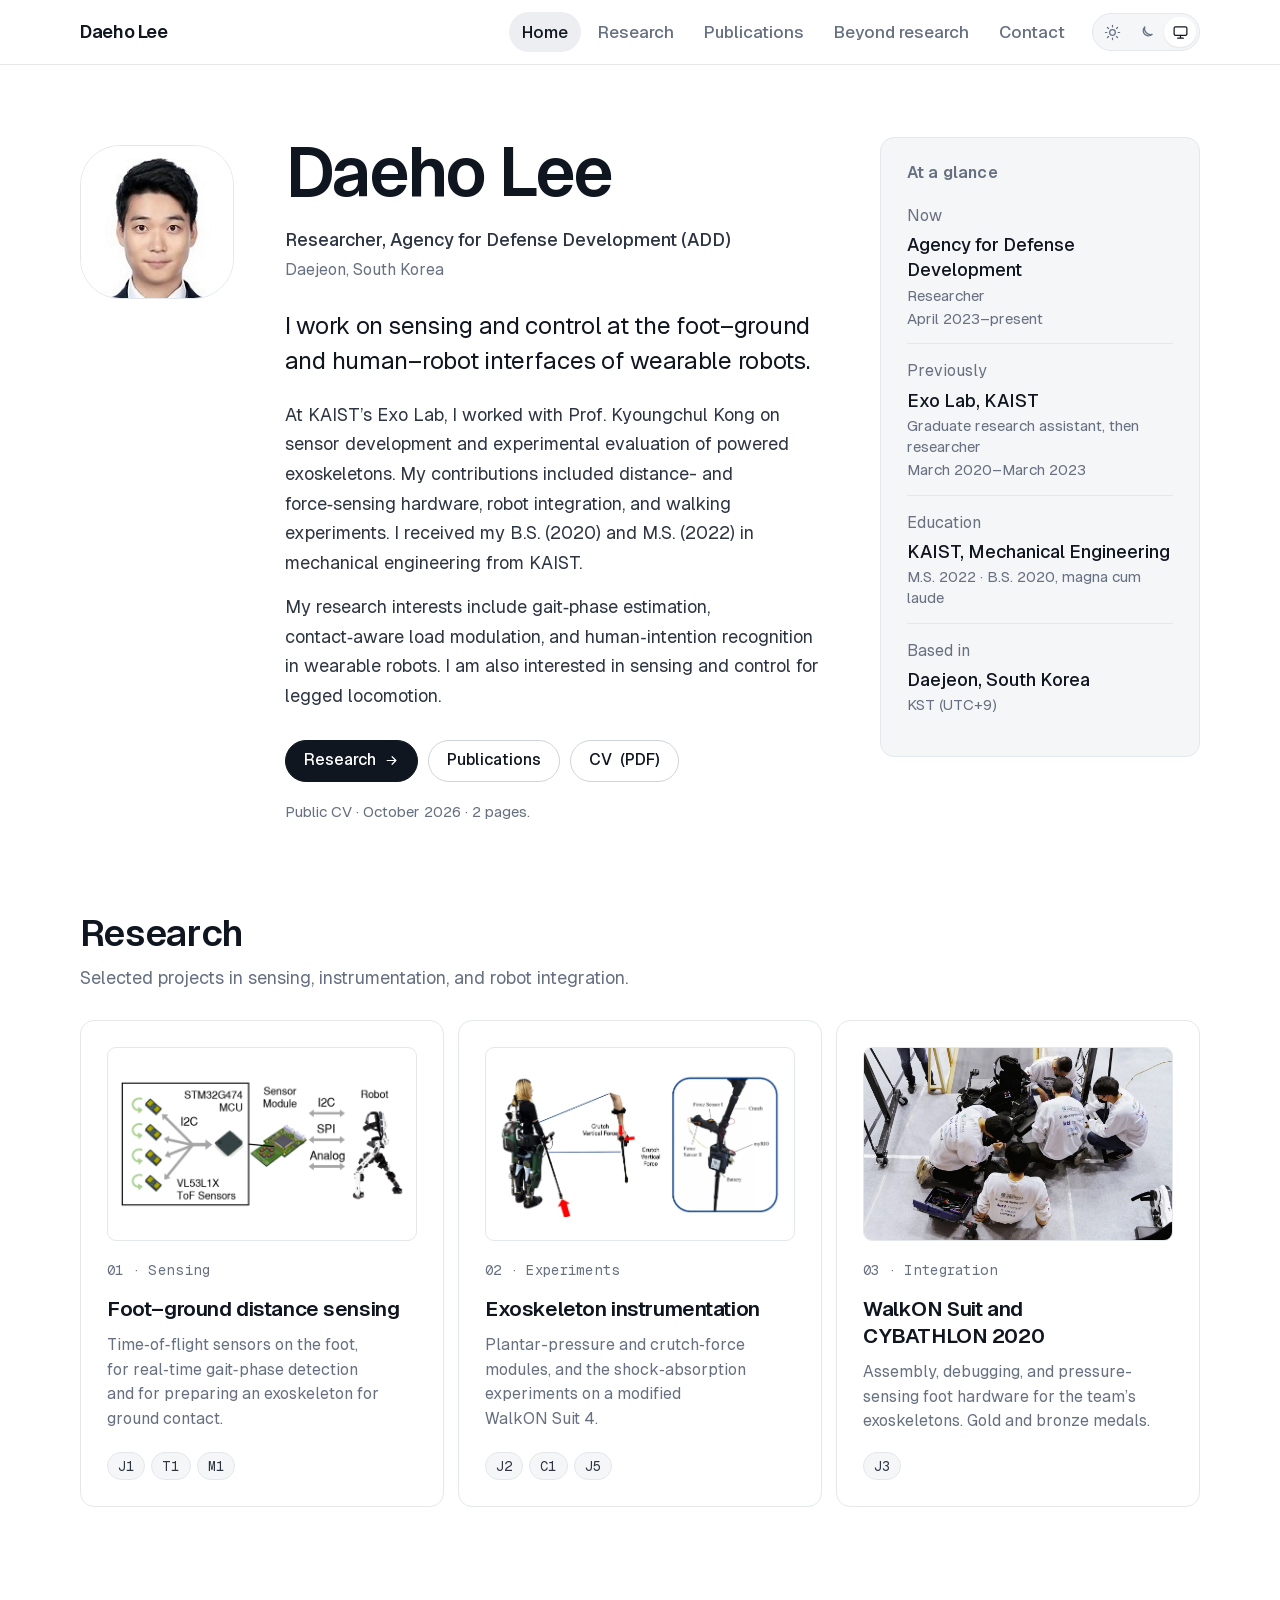
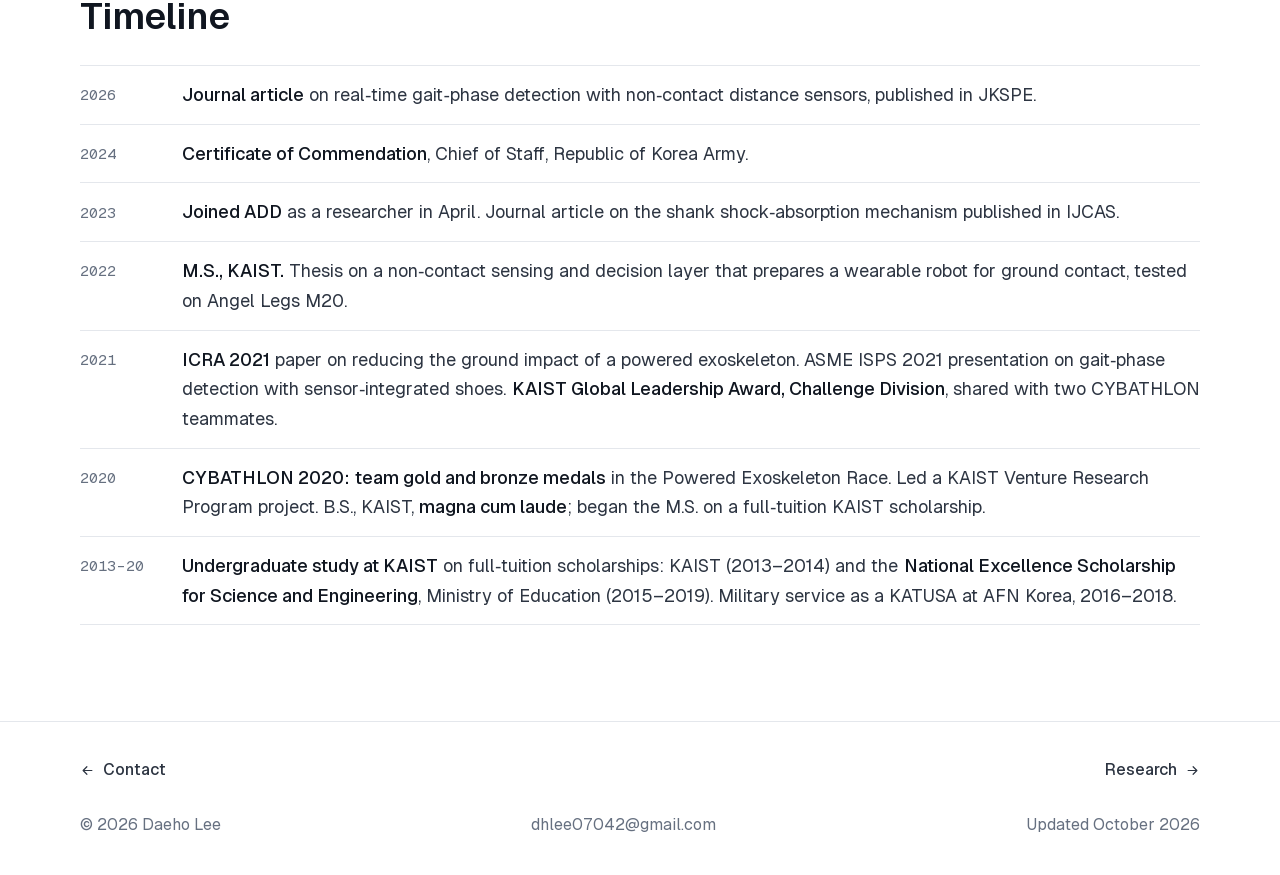
==== commit 81e0b2b2: "Add public CV entry points and 2024 honor; tighten study wording and attribution" ====
--- a/index.html
+++ b/index.html
@@ -4,7 +4,7 @@
 <meta charset="utf-8">
 <meta name="viewport" content="width=device-width,initial-scale=1,viewport-fit=cover">
 <meta name="referrer" content="strict-origin-when-cross-origin">
-<meta name="site-release" content="2026-10-15.1">
+<meta name="site-release" content="2026-10-15.2">
 <title>Daeho Lee</title>
 <meta name="description" content="Daeho Lee — researcher at the Agency for Defense Development; sensing and control at the foot⁠–⁠ground and human⁠–⁠robot interfaces of wearable robots, from KAIST’s Exo Lab.">
 <link rel="canonical" href="https://daeholee.me/">
@@ -30,8 +30,8 @@
   if(pref==='system')root.removeAttribute('data-theme');else root.setAttribute('data-theme',pref);
 })();
 </script>
-<link rel="stylesheet" href="styles.css?v=2026-10-15.1">
-<script src="app.js?v=2026-10-15.1" defer></script>
+<link rel="stylesheet" href="styles.css?v=2026-10-15.2">
+<script src="app.js?v=2026-10-15.2" defer></script>
 <script type="application/ld+json">
 {"@context":"https://schema.org","@type":"Person","name":"Daeho Lee","url":"https://daeholee.me/","image":"https://daeholee.me/assets/img/portrait.webp","jobTitle":"Researcher","worksFor":{"@type":"Organization","name":"Agency for Defense Development"},"alumniOf":{"@type":"CollegeOrUniversity","name":"KAIST"},"email":"mailto:dhlee07042@gmail.com","address":{"@type":"PostalAddress","addressLocality":"Daejeon","addressCountry":"KR"}}
 </script>
@@ -73,9 +73,9 @@
       <div class="actions">
         <a class="btn primary" href="research.html">Research <svg viewBox="0 0 24 24" aria-hidden="true"><path d="M5 12h14M13 6l6 6-6 6"/></svg></a>
         <a class="btn" href="publications.html">Publications</a>
-        <a class="btn" href="contact.html">Contact</a>
+        <a class="btn" href="Daeho-Lee-CV.pdf" type="application/pdf">CV <span>(PDF)</span></a>
       </div>
-      <p class="cv-note">A current CV is available on request.</p>
+      <p class="cv-note">Public CV · October 2026 · 2 pages.</p>
     </div>
     <aside class="facts" aria-labelledby="facts-title">
       <h2 id="facts-title">At a glance</h2>
@@ -122,11 +122,12 @@
     <div class="section-head"><h2 id="timeline-title">Timeline</h2></div>
     <ol class="timeline">
       <li><span class="year">2026</span><span class="what"><strong>Journal article</strong> on real‑time gait‑phase detection with non‑contact distance sensors, published in JKSPE.</span></li>
+      <li><span class="year">2024</span><span class="what"><strong>Certificate of Commendation</strong>, Chief of Staff, Republic of Korea Army.</span></li>
       <li><span class="year">2023</span><span class="what"><strong>Joined ADD</strong> as a researcher in April. Journal article on the shank shock‑absorption mechanism published in IJCAS.</span></li>
       <li><span class="year">2022</span><span class="what"><strong>M.S., KAIST.</strong> Thesis on a non‑contact sensing and decision layer that prepares a wearable robot for ground contact, tested on Angel Legs&nbsp;M20.</span></li>
       <li><span class="year">2021</span><span class="what"><strong>ICRA 2021</strong> paper on reducing the ground impact of a powered exoskeleton. ASME ISPS 2021 presentation on gait‑phase detection with sensor‑integrated shoes. <span class="honor">KAIST Global Leadership Award, Challenge Division</span>, shared with two CYBATHLON teammates.</span></li>
       <li><span class="year">2020</span><span class="what"><strong>CYBATHLON 2020:</strong> <span class="honor">team gold and bronze medals</span> in the Powered Exoskeleton Race. Led a KAIST Venture Research Program project. B.S., KAIST, <span class="honor">magna cum laude</span>; began the M.S. on a full‑tuition KAIST scholarship.</span></li>
-      <li><span class="year">2013–19</span><span class="what"><strong>Undergraduate study at KAIST</strong> on full‑tuition scholarships: KAIST (2013–2014) and the <span class="honor">National Excellence Scholarship for Science and Engineering</span>, Ministry of Education (2015–2019). Military service as a KATUSA at AFN Korea, 2016–2018.</span></li>
+      <li><span class="year">2013–20</span><span class="what"><strong>Undergraduate study at KAIST</strong> on full‑tuition scholarships: KAIST (2013–2014) and the <span class="honor">National Excellence Scholarship for Science and Engineering</span>, Ministry of Education (2015–2019). Military service as a KATUSA at AFN Korea, 2016–2018.</span></li>
     </ol>
   </section>
 </section>
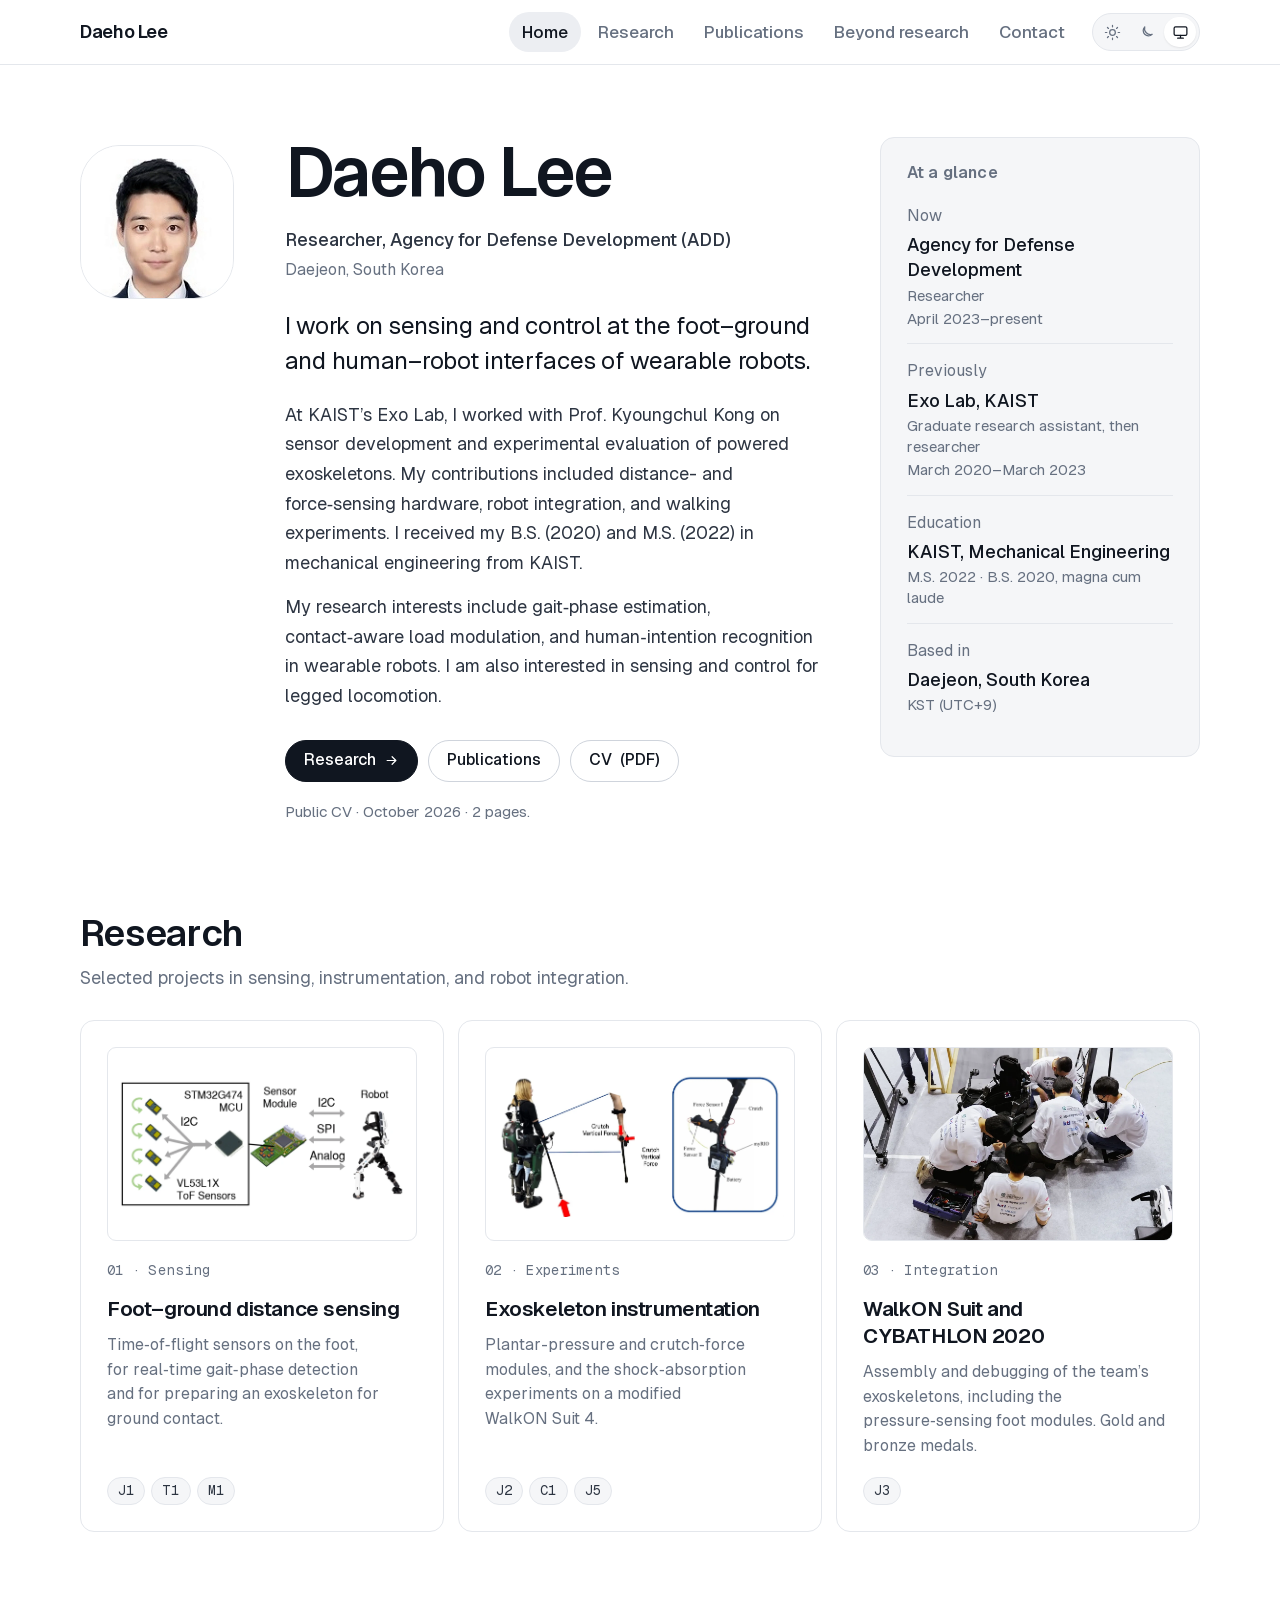
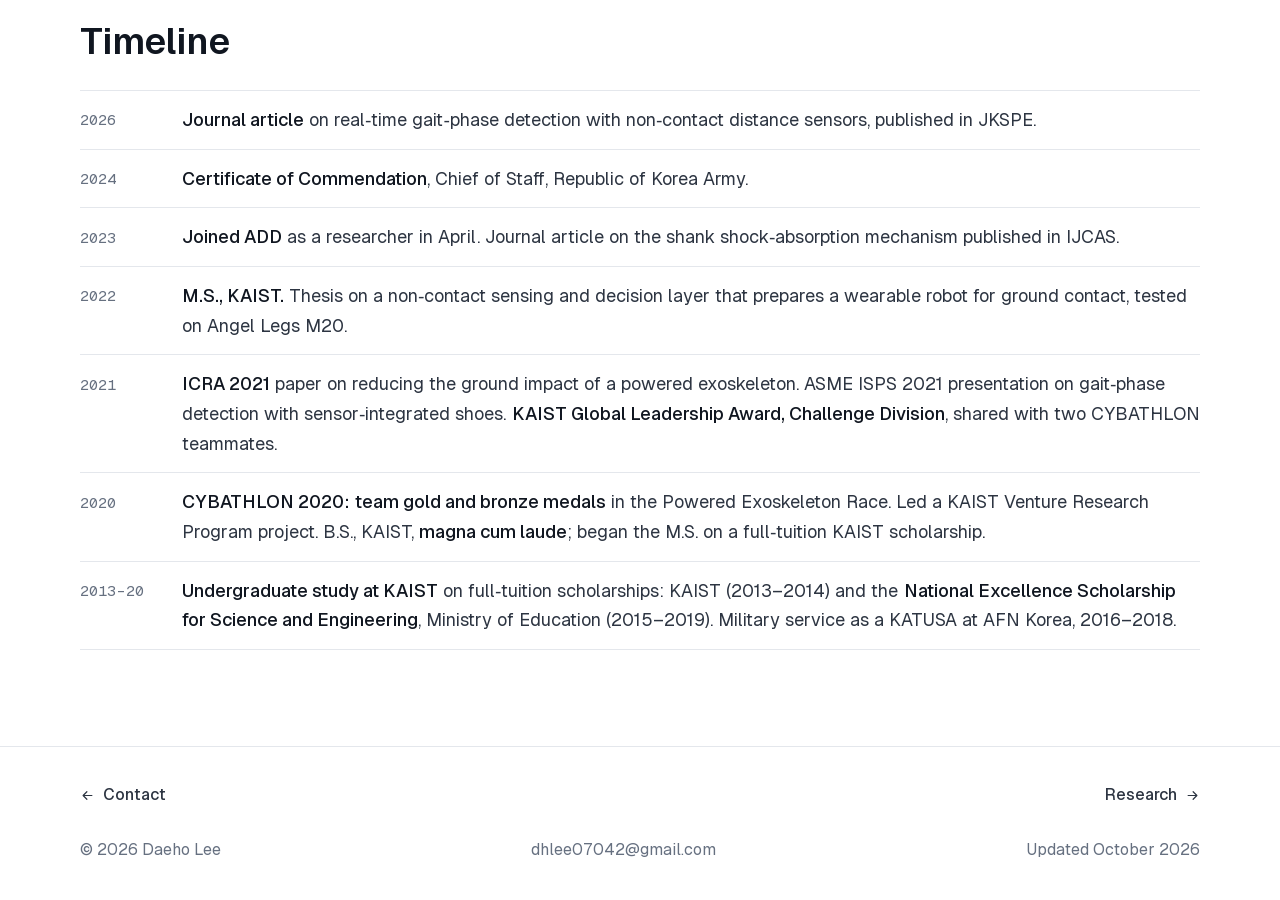
==== commit f7e27527: "Credit the PCB layout, add the J2 crutch-force check, add Performance driving Research 01: the dista" ====
--- a/index.html
+++ b/index.html
@@ -4,7 +4,7 @@
 <meta charset="utf-8">
 <meta name="viewport" content="width=device-width,initial-scale=1,viewport-fit=cover">
 <meta name="referrer" content="strict-origin-when-cross-origin">
-<meta name="site-release" content="2026-10-15.2">
+<meta name="site-release" content="2026-10-17.1">
 <title>Daeho Lee</title>
 <meta name="description" content="Daeho Lee — researcher at the Agency for Defense Development; sensing and control at the foot⁠–⁠ground and human⁠–⁠robot interfaces of wearable robots, from KAIST’s Exo Lab.">
 <link rel="canonical" href="https://daeholee.me/">
@@ -30,8 +30,8 @@
   if(pref==='system')root.removeAttribute('data-theme');else root.setAttribute('data-theme',pref);
 })();
 </script>
-<link rel="stylesheet" href="styles.css?v=2026-10-15.2">
-<script src="app.js?v=2026-10-15.2" defer></script>
+<link rel="stylesheet" href="styles.css?v=2026-10-17.1">
+<script src="app.js?v=2026-10-17.1" defer></script>
 <script type="application/ld+json">
 {"@context":"https://schema.org","@type":"Person","name":"Daeho Lee","url":"https://daeholee.me/","image":"https://daeholee.me/assets/img/portrait.webp","jobTitle":"Researcher","worksFor":{"@type":"Organization","name":"Agency for Defense Development"},"alumniOf":{"@type":"CollegeOrUniversity","name":"KAIST"},"email":"mailto:dhlee07042@gmail.com","address":{"@type":"PostalAddress","addressLocality":"Daejeon","addressCountry":"KR"}}
 </script>
@@ -112,7 +112,7 @@
         <span class="thumb"><img src="assets/img/cybathlon-pit.webp" alt="" loading="lazy" width="1200" height="803"></span>
         <span class="kicker">03 · Integration</span>
         <h3>WalkON Suit and CYBATHLON 2020</h3>
-        <p>Assembly, debugging, and pressure-sensing foot hardware for the team’s exoskeletons. Gold and bronze medals.</p>
+        <p>Assembly and debugging of the team’s exoskeletons, including the pressure‑sensing foot modules. Gold and bronze medals.</p>
         <span class="chips"><span class="chip">J3</span></span>
       </a>
     </div>
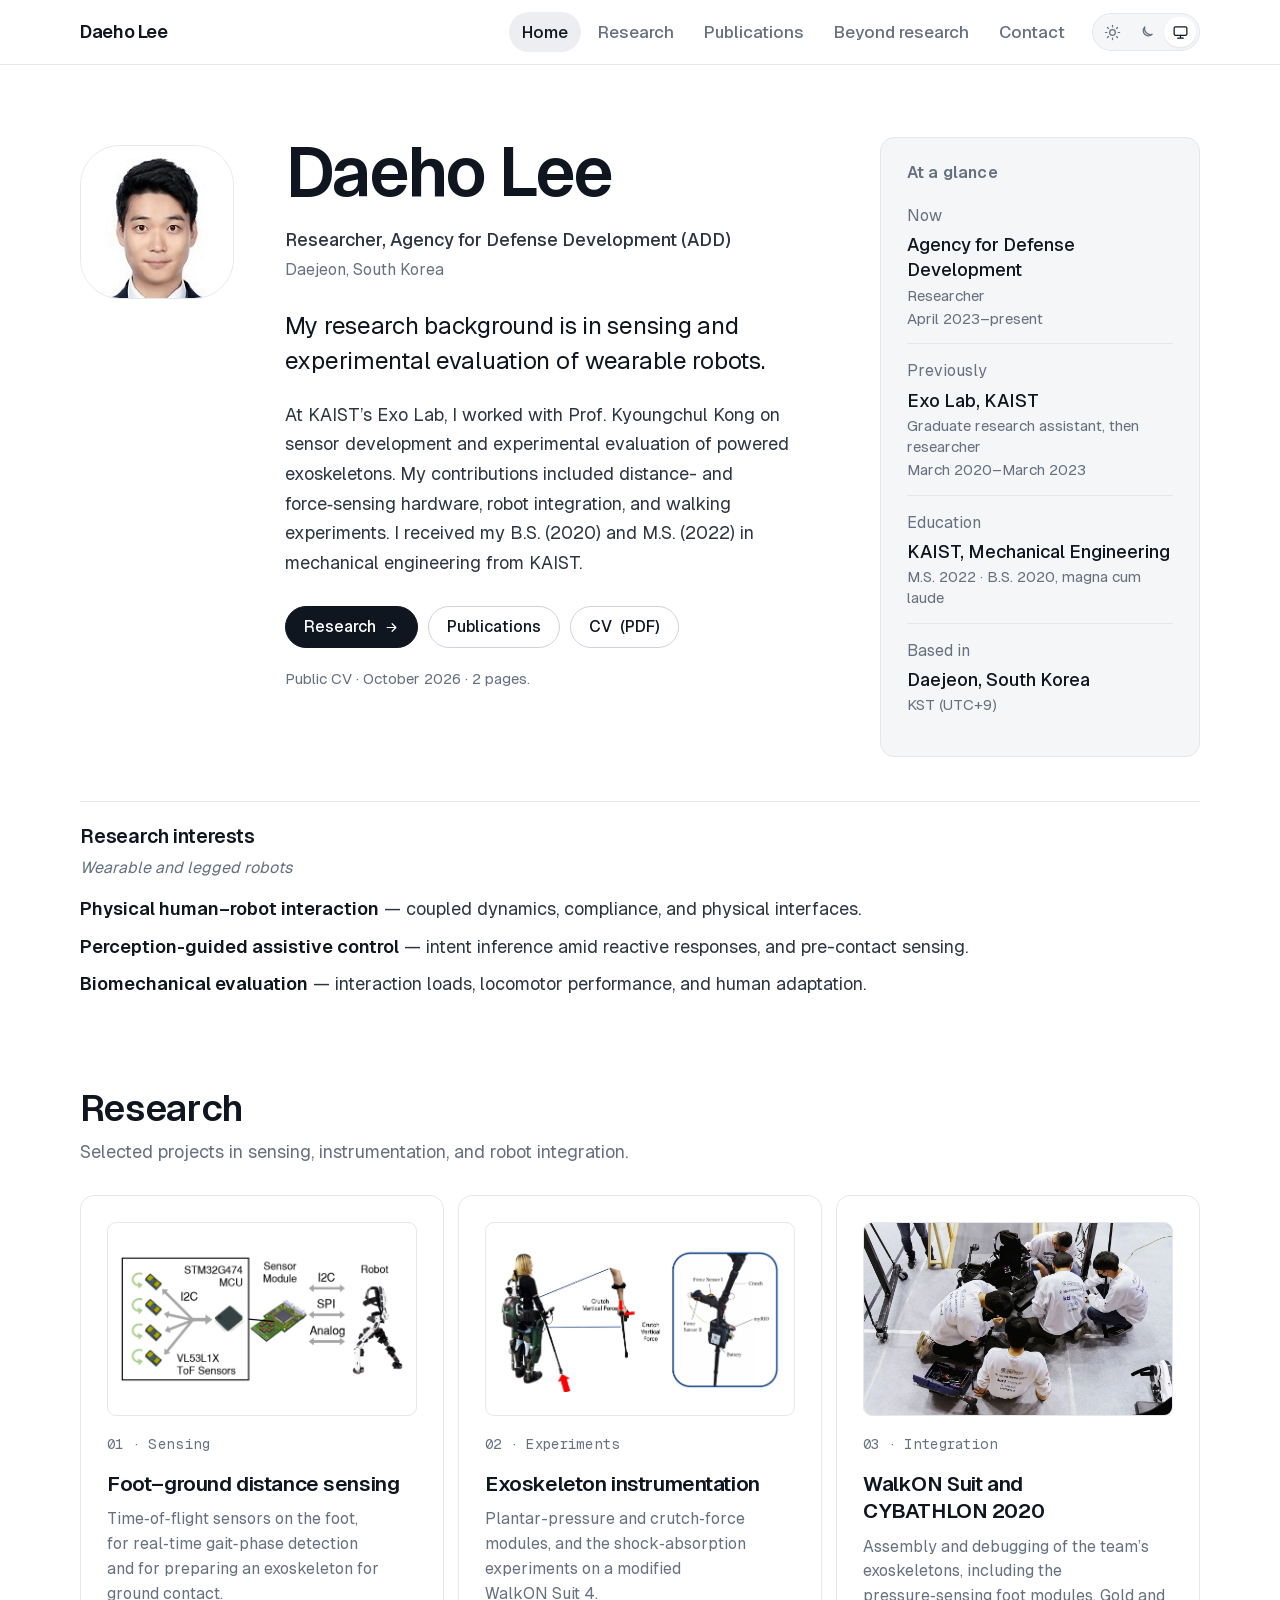
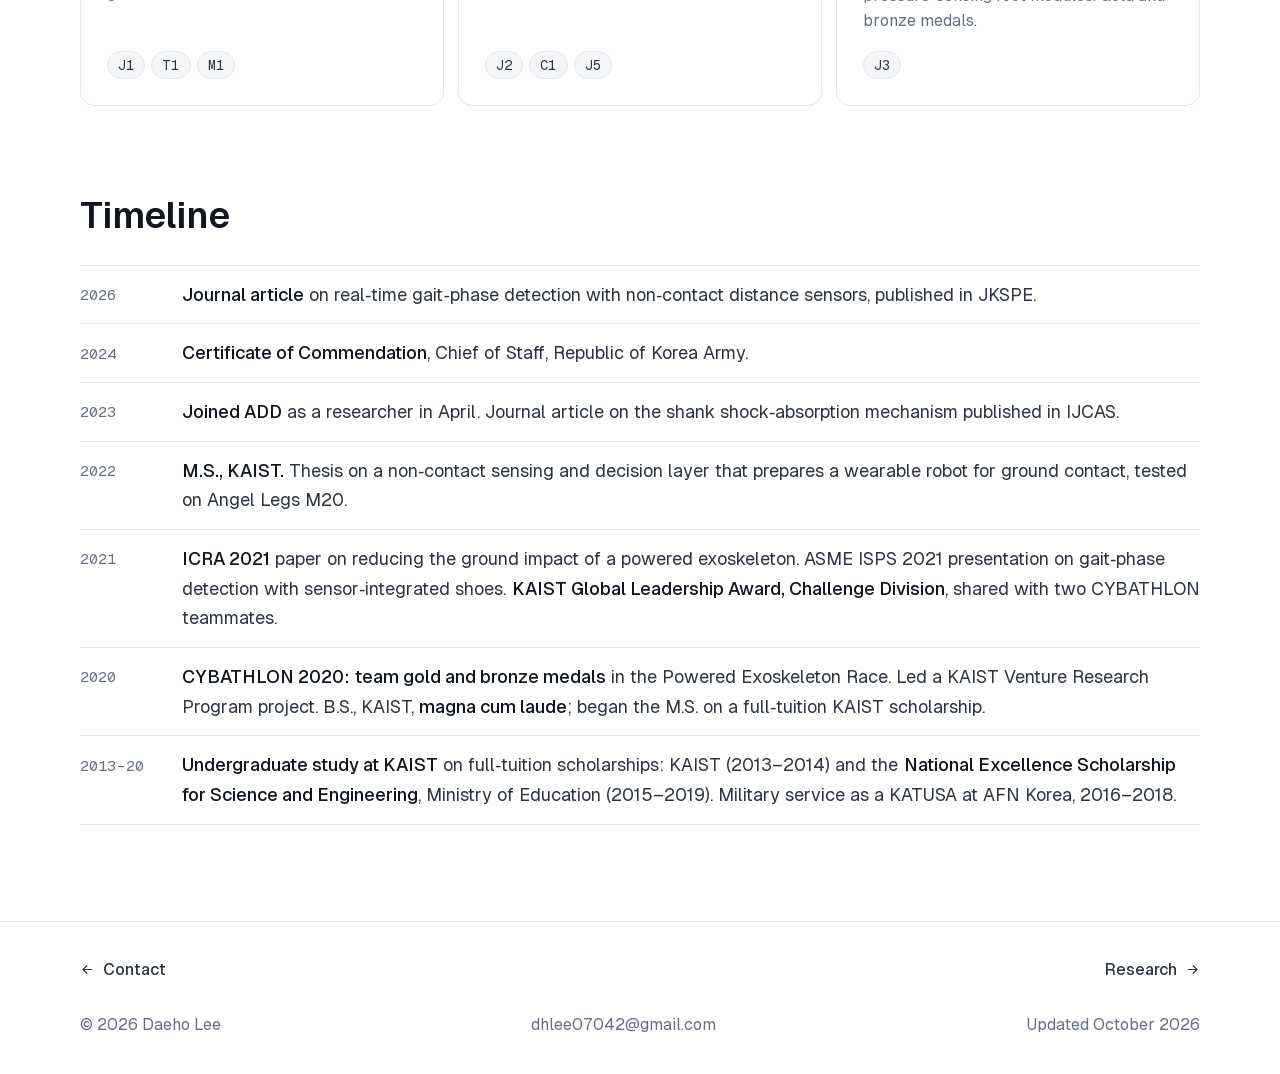
==== commit 515beffa: "Preserve driving narrative and present research interests in three rows" ====
--- a/index.html
+++ b/index.html
@@ -4,14 +4,14 @@
 <meta charset="utf-8">
 <meta name="viewport" content="width=device-width,initial-scale=1,viewport-fit=cover">
 <meta name="referrer" content="strict-origin-when-cross-origin">
-<meta name="site-release" content="2026-10-17.1">
+<meta name="site-release" content="2026-10-17.3">
 <title>Daeho Lee</title>
-<meta name="description" content="Daeho Lee — researcher at the Agency for Defense Development; sensing and control at the foot⁠–⁠ground and human⁠–⁠robot interfaces of wearable robots, from KAIST’s Exo Lab.">
+<meta name="description" content="Daeho Lee — researcher at the Agency for Defense Development, with a background in wearable-robot sensing and experimental evaluation and research interests in wearable and legged robotics.">
 <link rel="canonical" href="https://daeholee.me/">
 <meta property="og:type" content="website">
 <meta property="og:site_name" content="Daeho Lee">
 <meta property="og:title" content="Daeho Lee">
-<meta property="og:description" content="Daeho Lee — researcher at the Agency for Defense Development; sensing and control at the foot⁠–⁠ground and human⁠–⁠robot interfaces of wearable robots, from KAIST’s Exo Lab.">
+<meta property="og:description" content="Daeho Lee — researcher at the Agency for Defense Development, with a background in wearable-robot sensing and experimental evaluation and research interests in wearable and legged robotics.">
 <meta property="og:url" content="https://daeholee.me/">
 <meta property="og:image" content="https://daeholee.me/assets/img/og.png">
 <meta property="og:image:width" content="1200">
@@ -30,8 +30,8 @@
   if(pref==='system')root.removeAttribute('data-theme');else root.setAttribute('data-theme',pref);
 })();
 </script>
-<link rel="stylesheet" href="styles.css?v=2026-10-17.1">
-<script src="app.js?v=2026-10-17.1" defer></script>
+<link rel="stylesheet" href="styles.css?v=2026-10-17.3">
+<script src="app.js?v=2026-10-17.3" defer></script>
 <script type="application/ld+json">
 {"@context":"https://schema.org","@type":"Person","name":"Daeho Lee","url":"https://daeholee.me/","image":"https://daeholee.me/assets/img/portrait.webp","jobTitle":"Researcher","worksFor":{"@type":"Organization","name":"Agency for Defense Development"},"alumniOf":{"@type":"CollegeOrUniversity","name":"KAIST"},"email":"mailto:dhlee07042@gmail.com","address":{"@type":"PostalAddress","addressLocality":"Daejeon","addressCountry":"KR"}}
 </script>
@@ -65,10 +65,9 @@
     <div class="hero-text">
       <h1>Daeho Lee</h1>
       <p class="role">Researcher, Agency for Defense Development (ADD)<span>Daejeon, South Korea</span></p>
-      <p class="lede">I work on sensing and control at the foot⁠–⁠ground and human⁠–⁠robot interfaces of wearable robots.</p>
+      <p class="lede">My research background is in sensing and experimental evaluation of wearable robots.</p>
       <div class="bio prose">
         <p>At KAIST’s Exo Lab, I worked with Prof.&nbsp;Kyoungchul Kong on sensor development and experimental evaluation of powered exoskeletons. My contributions included distance- and force‑sensing hardware, robot integration, and walking experiments. I received my B.S. (2020) and M.S. (2022) in mechanical engineering from KAIST.</p>
-        <p>My research interests include gait‑phase estimation, contact‑aware load modulation, and human‑intention recognition in wearable robots. I am also interested in sensing and control for legged locomotion.</p>
       </div>
       <div class="actions">
         <a class="btn primary" href="research.html">Research <svg viewBox="0 0 24 24" aria-hidden="true"><path d="M5 12h14M13 6l6 6-6 6"/></svg></a>
@@ -87,6 +86,16 @@
       </dl>
     </aside>
   </div>
+
+  <section class="research-interests" id="research-interests" aria-labelledby="interests-title">
+    <h2 id="interests-title">Research interests</h2>
+    <p class="ri-scope">Wearable and legged robots</p>
+    <dl>
+      <div class="ri-row"><dt>Physical human–robot interaction</dt><dd>coupled dynamics, compliance, and physical interfaces.</dd></div>
+      <div class="ri-row"><dt>Perception-guided assistive control</dt><dd>intent inference amid reactive responses, and pre-contact sensing.</dd></div>
+      <div class="ri-row"><dt>Biomechanical evaluation</dt><dd>interaction loads, locomotor performance, and human adaptation.</dd></div>
+    </dl>
+  </section>
 
   <section class="section" aria-labelledby="research-title">
     <div class="section-head">
--- a/styles.css
+++ b/styles.css
@@ -1,4 +1,4 @@
-/* daeholee.me — site styles. Release 2026-10-14.8 */
+/* daeholee.me — site styles. Release 2026-10-17.3 */
 
 @font-face{font-family:"Geist";src:url("assets/fonts/Geist-Variable.woff2") format("woff2");font-weight:100 900;font-style:normal;font-display:swap}
 @font-face{font-family:"Geist Mono";src:url("assets/fonts/GeistMono-Variable.woff2") format("woff2");font-weight:100 900;font-style:normal;font-display:swap}
@@ -436,3 +436,16 @@
 .fig-credit{margin-top:.6rem;font-size:var(--small);color:var(--muted)}
 .timeline li{grid-template-columns:84px minmax(0,1fr)}
 @media (max-width:720px){.timeline li{grid-template-columns:70px minmax(0,1fr)}}
+
+/* Three research-interest rows; ordinary wrapping preserves readable type. */
+.research-interests{margin-top:clamp(28px,4vw,44px);padding-top:22px;border-top:1px solid var(--line)}
+.research-interests h2{font-size:1.2rem;line-height:1.35;letter-spacing:-.01em}
+.research-interests .ri-scope{margin-top:.35rem;color:var(--muted);font-size:var(--label);font-style:italic}
+.research-interests dl{margin-top:.85rem}
+.research-interests .ri-row{line-height:1.6;overflow-wrap:break-word;text-wrap:pretty}
+.research-interests .ri-row+.ri-row{margin-top:.55rem}
+.research-interests dt,.research-interests dd{display:inline;margin:0;font-size:var(--body)}
+.research-interests dt{font-weight:600;color:var(--ink)}
+.research-interests dd{font-weight:400;color:var(--ink-2)}
+.research-interests dd::before{content:" — ";font-weight:400}
+.page-head+.research-interests{margin-top:24px;padding-top:0;border-top:0}
